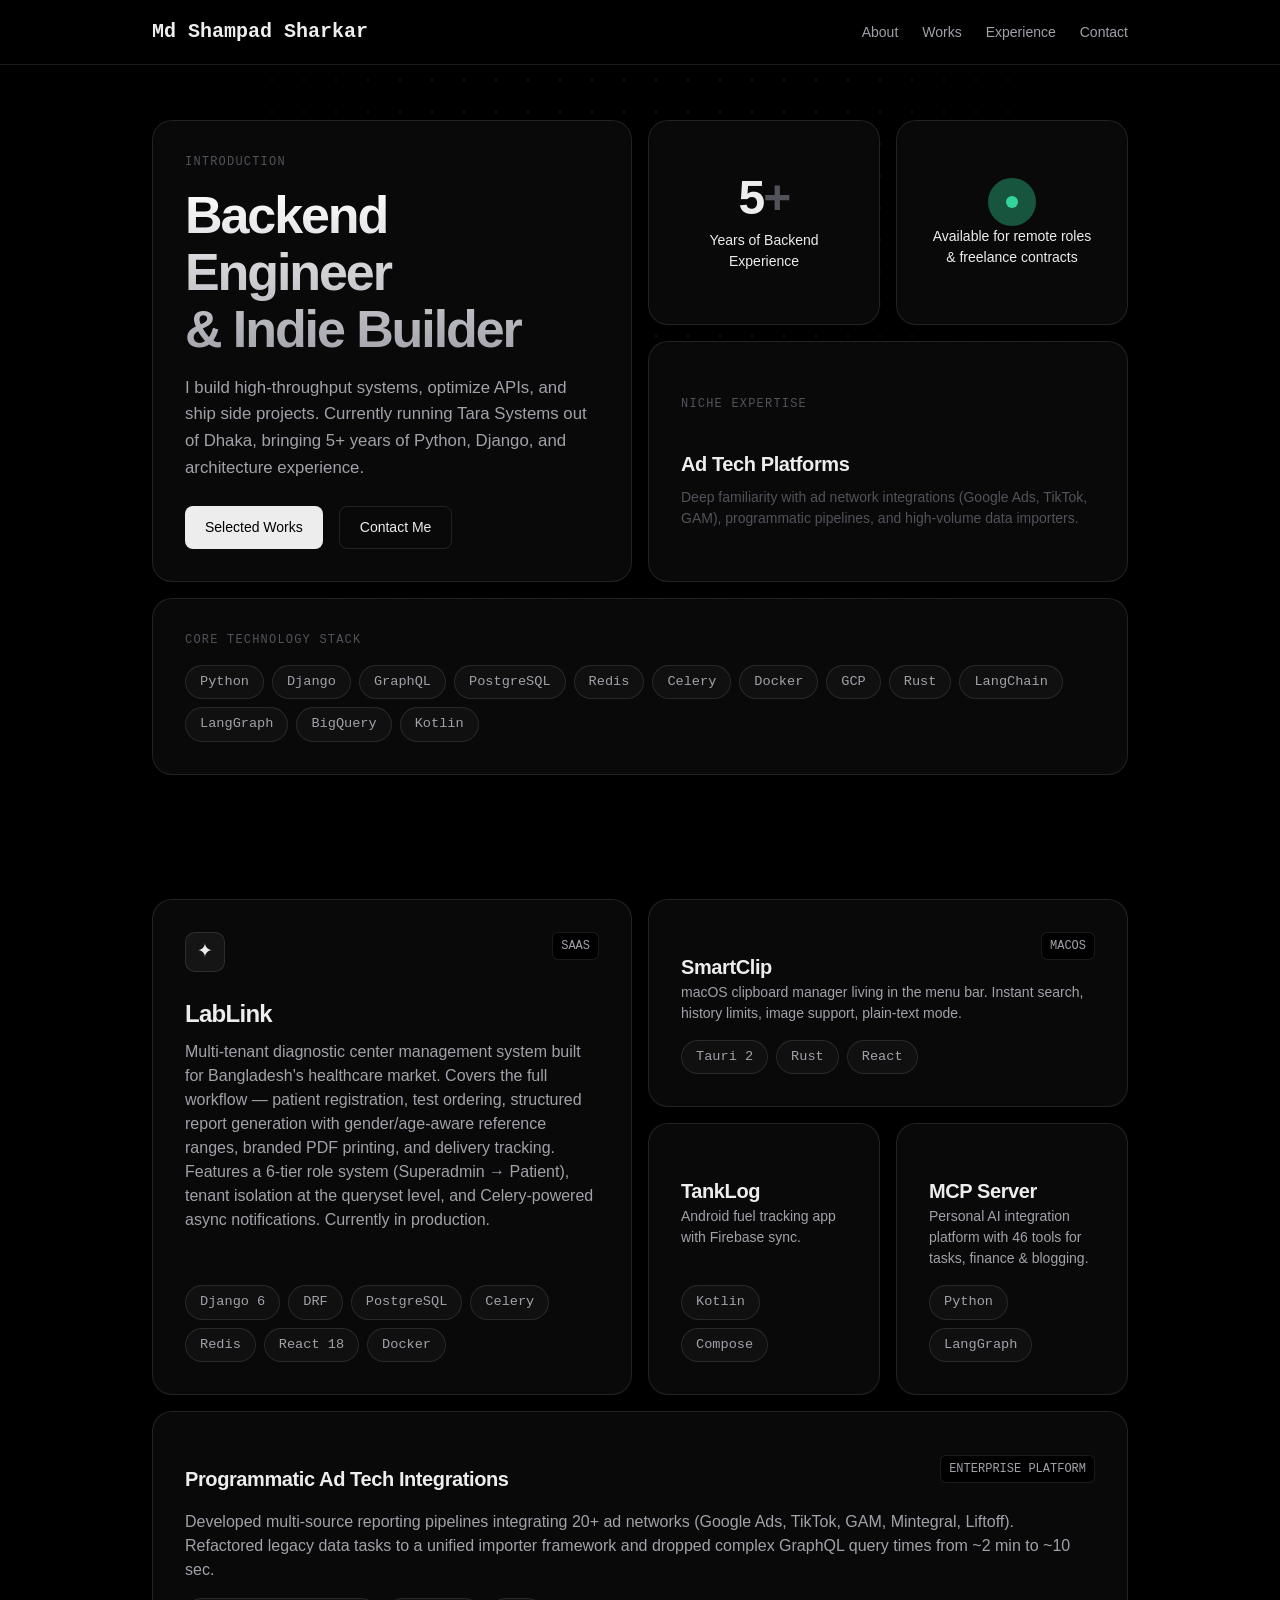
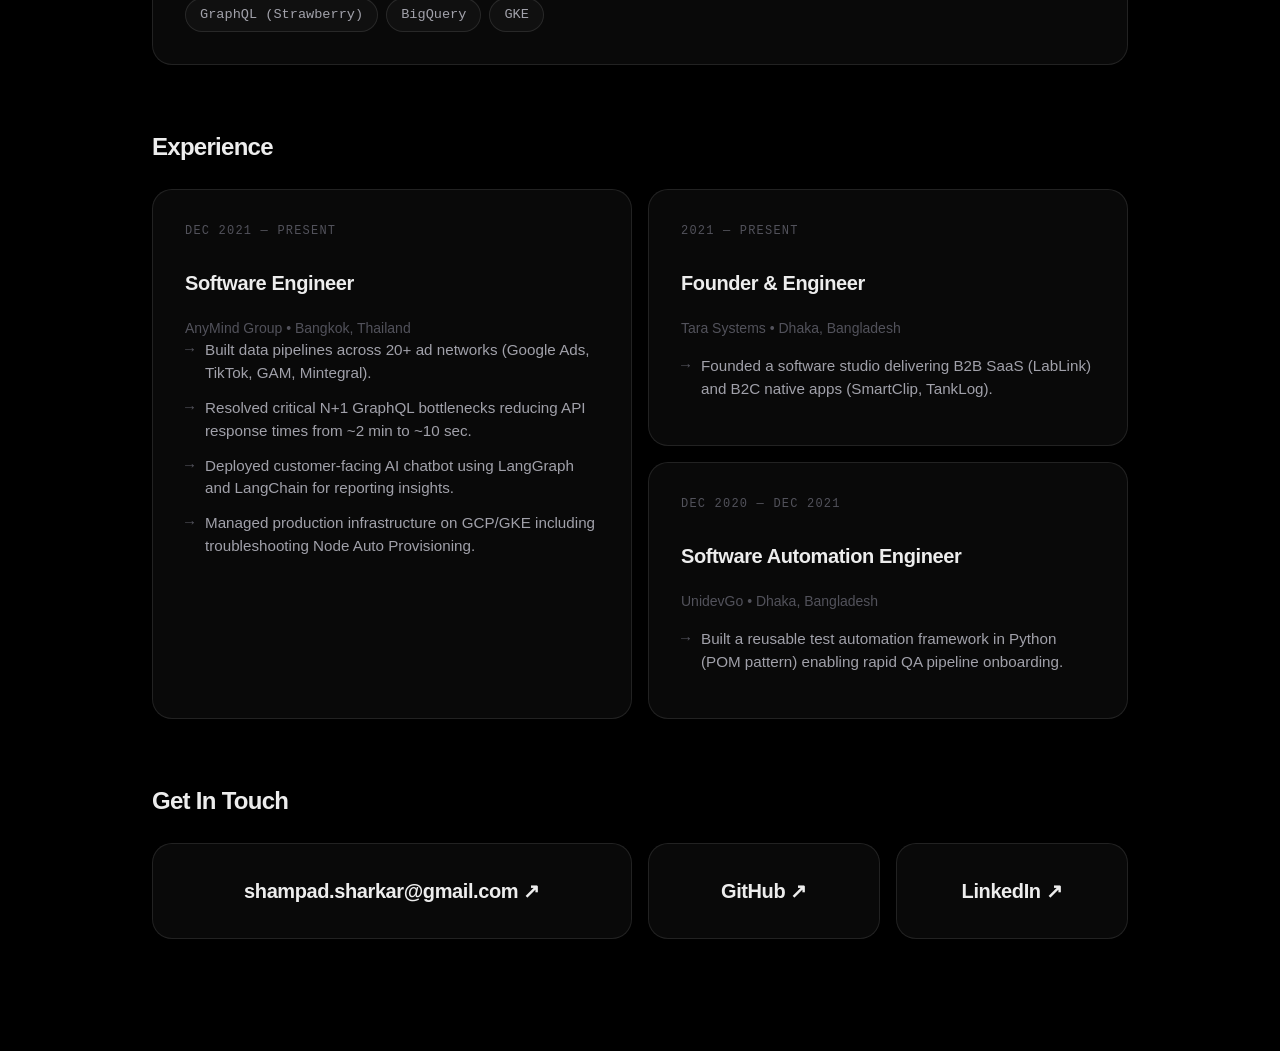
==== index.html @ b1c2213b "first commit" ====
<!DOCTYPE html>
<html lang="en">
<head>
  <meta charset="UTF-8">
  <meta name="viewport" content="width=device-width, initial-scale=1.0">
  <meta name="description" content="Shampad — Backend Engineer & Indie Builder. Advanced API integrations, ad tech specialization, and scalable architecture.">
  <title>Shampad — Backend Engineer & Indie Builder</title>
  <style>
    :root {
      --bg: #000000;
      --bg-card: rgba(15, 15, 15, 0.6);
      --bg-card-hover: rgba(22, 22, 22, 0.8);
      --border: rgba(255, 255, 255, 0.1);
      --border-hover: rgba(255, 255, 255, 0.2);
      --text-primary: #EDEDED;
      --text-secondary: #A1A1AA;
      --text-muted: #52525B;
      --accent: #FFFFFF;
      --font-sans: "Inter", -apple-system, BlinkMacSystemFont, "Segoe UI", Roboto, Helvetica, Arial, sans-serif;
      --font-mono: ui-monospace, SFMono-Regular, Menlo, Monaco, Consolas, "Liberation Mono", "Courier New", monospace;
    }

    * { box-sizing: border-box; }
    html {
      scroll-behavior: smooth;
      scroll-padding-top: 100px;
    }
    body {
      margin: 0;
      background-color: var(--bg);
      color: var(--text-primary);
      font-family: var(--font-sans);
      line-height: 1.5;
      -webkit-font-smoothing: antialiased;
      -moz-osx-font-smoothing: grayscale;
      overflow-x: hidden;
    }

    /* Background Grids & Orbs */
    .bg-pattern {
      position: fixed;
      inset: 0;
      z-index: -1;
      background-image: radial-gradient(rgba(255, 255, 255, 0.08) 1px, transparent 1px);
      background-size: 32px 32px;
      mask-image: radial-gradient(ellipse at top, black 20%, transparent 80%);
      -webkit-mask-image: radial-gradient(ellipse at top, black 20%, transparent 80%);
    }

    /* Layout */
    .container {
      max-width: 1024px;
      margin: 0 auto;
      padding: 0 24px;
    }

    .header {
      position: fixed;
      top: 0; left: 0; right: 0;
      z-index: 50;
      background: rgba(0, 0, 0, 0.5);
      backdrop-filter: blur(16px);
      -webkit-backdrop-filter: blur(16px);
      border-bottom: 1px solid var(--border);
    }
    .header-inner {
      display: flex;
      justify-content: space-between;
      align-items: center;
      height: 64px;
    }
    .logo {
      font-weight: 700;
      font-size: 1.25rem;
      font-family: var(--font-mono);
      color: var(--text-primary);
      text-decoration: none;
    }
    .nav { display: flex; gap: 24px; }
    .nav a {
      color: var(--text-secondary);
      text-decoration: none;
      font-size: 0.875rem;
      font-weight: 500;
      transition: color 0.2s ease;
    }
    .nav a:hover { color: var(--text-primary); }

    .mobile-nav { display: none; }
    @media(max-width: 640px) {
      .header .nav { display: none; }
      .mobile-nav {
        display: flex; position: fixed; bottom: 24px; left: 50%; transform: translateX(-50%);
        background: rgba(20, 20, 20, 0.8); backdrop-filter: blur(20px); -webkit-backdrop-filter: blur(20px);
        border: 1px solid var(--border); border-radius: 99px; z-index: 50;
        padding: 12px 24px; gap: 24px;
        box-shadow: 0 8px 32px rgba(0, 0, 0, 0.4);
      }
      .mobile-nav a { color: var(--text-secondary); text-decoration: none; font-size: 0.875rem; font-weight: 500; transition: color 0.2s; }
      .mobile-nav a:hover { color: var(--text-primary); }
    }

    /* Grid System */
    .bento-grid {
      display: grid;
      grid-template-columns: repeat(4, 1fr);
      gap: 16px;
      margin-bottom: 16px;
    }
    .col-span-1 { grid-column: span 1; }
    .col-span-2 { grid-column: span 2; }
    .col-span-3 { grid-column: span 3; }
    .col-span-4 { grid-column: span 4; }
    .row-span-1 { grid-row: span 1; }
    .row-span-2 { grid-row: span 2; }

    @media(max-width: 860px) {
      .bento-grid { grid-template-columns: repeat(2, 1fr); }
      .col-span-3, .col-span-4 { grid-column: span 2; }
    }
    @media(max-width: 640px) {
      .bento-grid { grid-template-columns: 1fr; }
      .col-span-2, .col-span-3, .col-span-4 { grid-column: span 1; }
      .row-span-2 { grid-row: span 1; }
    }

    /* Bento Cards */
    .bento-card {
      background: var(--bg-card);
      border: 1px solid var(--border);
      border-radius: 20px;
      padding: 32px;
      display: flex;
      position: relative;
      overflow: hidden;
      backdrop-filter: blur(12px);
      transition: border-color 0.3s ease, background 0.3s ease, transform 0.3s cubic-bezier(0.16, 1, 0.3, 1);
      text-decoration: none;
      color: inherit;
    }
    .bento-card:hover {
      border-color: var(--border-hover);
      background: var(--bg-card-hover);
      transform: translateY(-2px);
    }
    
    /* Mouse glow effect */
    .bento-card::before {
      content: ""; position: absolute; inset: 0;
      background: radial-gradient( 500px circle at var(--mouse-x, 50%) var(--mouse-y, 50%), rgba(255, 255, 255, 0.05), transparent 40% );
      z-index: 1; opacity: 0; transition: opacity 0.3s ease; pointer-events: none;
    }
    .bento-grid:hover .bento-card::before { opacity: 1; }
    .bento-card > * { position: relative; z-index: 2; }

    /* Typography & Utilities */
    .label {
      font-size: 0.75rem; letter-spacing: 0.1em; text-transform: uppercase;
      color: var(--text-muted); margin-bottom: 16px; font-family: var(--font-mono);
    }
    .section-heading {
      font-size: 1.5rem; font-weight: 600; letter-spacing: -0.03em;
      color: var(--text-primary); margin: 64px 0 24px;
    }
    .hero-title {
      font-size: clamp(2rem, 5vw, 3.25rem); font-weight: 600; letter-spacing: -0.04em;
      line-height: 1.1; margin: 0 0 16px 0;
      background: linear-gradient(180deg, #FFFFFF 0%, #A1A1AA 100%);
      -webkit-background-clip: text; -webkit-text-fill-color: transparent;
    }
    .hero-desc { color: var(--text-secondary); font-size: 1.05rem; line-height: 1.6; margin: 0; }
    p { margin: 0 0 16px 0; color: var(--text-secondary); }

    .flex { display: flex; }
    .flex-col { display: flex; flex-direction: column; }
    .flex-row { display: flex; flex-direction: row; }
    .flex-wrap { flex-wrap: wrap; }
    .justify-between { justify-content: space-between; }
    .justify-center { justify-content: center; }
    .items-center { align-items: center; }
    .items-start { align-items: flex-start; }
    .flex-1 { flex: 1; }
    .text-center { text-align: center; }
    
    .gap-2 { gap: 8px; } .gap-3 { gap: 12px; } .gap-4 { gap: 16px; } .gap-6 { gap: 24px; }
    .mt-2 { margin-top: 8px; } .mt-4 { margin-top: 16px; } .mt-6 { margin-top: 24px; } .mt-auto { margin-top: auto; }
    .mb-2 { margin-bottom: 8px; } .mb-4 { margin-bottom: 16px; } .mb-0 { margin-bottom: 0; }
    .pt-32 { padding-top: 120px; } .pb-24 { padding-bottom: 96px; }

    .text-white { color: var(--text-primary); }
    .text-muted { color: var(--text-muted); }
    .text-sm { font-size: 0.875rem; }
    .text-xl { font-size: 1.25rem; font-weight: 600; letter-spacing: -0.02em; }
    .text-2xl { font-size: 1.5rem; font-weight: 600; letter-spacing: -0.03em; }
    
    /* Buttons */
    .btn {
      display: inline-flex; align-items: center; justify-content: center;
      padding: 10px 20px; border-radius: 8px; font-size: 0.875rem; font-weight: 500;
      transition: all 0.2s ease; text-decoration: none; cursor: pointer;
    }
    .btn-primary { background: var(--text-primary); color: var(--bg); }
    .btn-primary:hover { background: #fff; transform: scale(0.98); }
    .btn-secondary { background: transparent; color: var(--text-primary); border: 1px solid var(--border); }
    .btn-secondary:hover { background: rgba(255, 255, 255, 0.05); }

    /* Custom Elements */
    .stat-number { font-size: 3rem; font-weight: 700; letter-spacing: -0.04em; color: var(--text-primary); line-height: 1; margin-bottom: 8px;}
    
    .pulse-ring {
      width: 48px; height: 48px; border-radius: 50%;
      background: rgba(52, 211, 153, 0.1);
      display: flex; align-items: center; justify-content: center;
      position: relative; margin: 0 auto;
    }
    .pulse-dot { width: 12px; height: 12px; border-radius: 50%; background: #34d399; }
    .pulse-ring::before {
      content: ""; position: absolute; inset: 0; border-radius: 50%;
      background: rgba(52, 211, 153, 0.3);
      animation: pulse-animation 2.5s cubic-bezier(0, 0, 0.2, 1) infinite;
    }
    @keyframes pulse-animation { 0% { transform: scale(1); opacity: 1; } 100% { transform: scale(2.5); opacity: 0; } }

    .skills-tags { display: flex; flex-wrap: wrap; gap: 8px; }
    .skill-tag {
      background: rgba(255, 255, 255, 0.03); border: 1px solid var(--border);
      padding: 6px 14px; border-radius: 99px; font-size: 0.85rem;
      color: var(--text-secondary); font-family: var(--font-mono); transition: all 0.2s;
    }
    .skill-tag:hover { background: rgba(255, 255, 255, 0.08); color: var(--text-primary); border-color: var(--border-hover); }

    .project-badge {
      background: #000; border: 1px solid var(--border); color: var(--text-secondary);
      font-family: var(--font-mono); font-size: 0.75rem; padding: 4px 8px; border-radius: 6px; text-transform: uppercase;
    }
    .project-icon {
      width: 40px; height: 40px; border-radius: 10px; background: rgba(255, 255, 255, 0.05);
      border: 1px solid var(--border); display: flex; align-items: center; justify-content: center;
      font-size: 1.2rem; color: var(--text-primary);
    }
    
    .exp-list { list-style: none; padding: 0; margin: 0; flex: 1; }
    .exp-list li { position: relative; padding-left: 20px; margin-bottom: 12px; color: var(--text-secondary); font-size: 0.95rem; line-height: 1.5; }
    .exp-list li::before { content: "→"; position: absolute; left: 0; color: var(--text-muted); font-family: var(--font-mono); }

    /* Animation on scroll */
    .animate-on-scroll {
      opacity: 0; transform: translateY(16px);
      transition: opacity 0.6s cubic-bezier(0.16, 1, 0.3, 1), transform 0.6s cubic-bezier(0.16, 1, 0.3, 1);
    }
    .animate-on-scroll.visible { opacity: 1; transform: translateY(0); }

  </style>
</head>
<body>

  <div class="bg-pattern"></div>

  <header class="header">
    <div class="container header-inner">
      <a href="#" class="logo">Md Shampad Sharkar</a>
      <nav class="nav">
        <a href="#about">About</a>
        <a href="#projects">Works</a>
        <a href="#experience">Experience</a>
        <a href="#contact">Contact</a>
      </nav>
    </div>
  </header>

  <nav class="mobile-nav">
    <a href="#about">About</a>
    <a href="#projects">Works</a>
    <a href="#experience">Exp</a>
    <a href="#contact">Contact</a>
  </nav>

  <main class="container pt-32 pb-24">
    
    <!-- SECTION: ABOUT -->
    <div id="about" class="bento-grid">
      
      <!-- Bio -->
      <div class="bento-card col-span-2 row-span-2 flex-col justify-between animate-on-scroll">
        <div>
          <div class="label">Introduction</div>
          <h1 class="hero-title">Backend Engineer<br>& Indie Builder</h1>
          <p class="hero-desc">I build high-throughput systems, optimize APIs, and ship side projects. Currently running Tara Systems out of Dhaka, bringing 5+ years of Python, Django, and architecture experience.</p>
        </div>
        <div class="flex gap-4 mt-6">
          <a href="#projects" class="btn btn-primary">Selected Works</a>
          <a href="#contact" class="btn btn-secondary">Contact Me</a>
        </div>
      </div>

      <!-- Stat -->
      <div class="bento-card col-span-1 row-span-1 flex-col items-center justify-center text-center animate-on-scroll" style="transition-delay: 50ms;">
        <div class="stat-number">5<span class="text-muted">+</span></div>
        <div class="text-sm text-secondary">Years of Backend Experience</div>
      </div>

      <!-- Status -->
      <div class="bento-card col-span-1 row-span-1 flex-col justify-center text-center items-center animate-on-scroll" style="transition-delay: 100ms;">
        <div class="pulse-ring mb-4"><div class="pulse-dot"></div></div>
        <div class="text-sm text-secondary">Available for remote roles & freelance contracts</div>
      </div>

      <!-- Niche -->
      <div class="bento-card col-span-2 row-span-1 flex-col justify-center animate-on-scroll" style="transition-delay: 150ms;">
        <div class="label">Niche Expertise</div>
        <h3 class="text-xl text-white mb-2 mt-0">Ad Tech Platforms</h3>
        <p class="text-sm text-muted mb-0">Deep familiarity with ad network integrations (Google Ads, TikTok, GAM), programmatic pipelines, and high-volume data importers.</p>
      </div>

    </div>

    <!-- Skills -->
    <div class="bento-grid">
      <div class="bento-card col-span-4 row-span-1 flex-col animate-on-scroll">
        <div class="label mb-4">Core Technology Stack</div>
        <div class="skills-tags">
          <span class="skill-tag">Python</span>
          <span class="skill-tag">Django</span>
          <span class="skill-tag">GraphQL</span>
          <span class="skill-tag">PostgreSQL</span>
          <span class="skill-tag">Redis</span>
          <span class="skill-tag">Celery</span>
          <span class="skill-tag">Docker</span>
          <span class="skill-tag">GCP</span>
          <span class="skill-tag">Rust</span>
          <span class="skill-tag">LangChain</span>
          <span class="skill-tag">LangGraph</span>
          <span class="skill-tag">BigQuery</span>
          <span class="skill-tag">Kotlin</span>
        </div>
      </div>
    </div>


    <!-- SECTION: PROJECTS -->
    <h2 class="section-heading animate-on-scroll" id="projects">Selected Works</h2>
    <div class="bento-grid">
      
      <!-- LabLink -->
      <a href="https://lablink.bd" target="_blank" class="bento-card col-span-2 row-span-2 flex-col animate-on-scroll">
        <div class="flex justify-between items-start mb-6">
          <div class="project-icon">✦</div>
          <span class="project-badge">SaaS</span>
        </div>
        <h3 class="text-2xl text-white mb-2 mt-0">LabLink</h3>
        <p class="text-secondary flex-1">Multi-tenant diagnostic center management system built for Bangladesh's healthcare market. Covers the full workflow — patient registration, test ordering, structured report generation with gender/age-aware reference ranges, branded PDF printing, and delivery tracking. Features a 6-tier role system (Superadmin → Patient), tenant isolation at the queryset level, and Celery-powered async notifications. Currently in production.</p>
        <div class="skills-tags mt-6">
          <span class="skill-tag">Django 6</span><span class="skill-tag">DRF</span><span class="skill-tag">PostgreSQL</span><span class="skill-tag">Celery</span><span class="skill-tag">Redis</span><span class="skill-tag">React 18</span><span class="skill-tag">Docker</span>
        </div>
      </a>

      <!-- SmartClip -->
      <a href="https://smartclip.shampadsr.com" target="_blank" class="bento-card col-span-2 row-span-1 flex-col justify-between animate-on-scroll">
        <div class="flex justify-between items-start mb-3">
           <h3 class="text-xl text-white mt-0 mb-0">SmartClip</h3>
           <span class="project-badge">macOS</span>
        </div>
        <p class="text-sm text-secondary mb-4 flex-1">macOS clipboard manager living in the menu bar. Instant search, history limits, image support, plain-text mode.</p>
        <div class="skills-tags">
          <span class="skill-tag">Tauri 2</span><span class="skill-tag">Rust</span><span class="skill-tag">React</span>
        </div>
      </a>

      <!-- TankLog -->
      <a href="https://play.google.com/store/apps/details?id=com.fuellogpro.app&hl=en" target="_blank" class="bento-card col-span-1 row-span-1 flex-col justify-between animate-on-scroll">
        <div class="flex justify-between items-start mb-3">
           <h3 class="text-xl text-white mt-0 mb-0">TankLog</h3>
        </div>
        <p class="text-sm text-secondary mb-4 flex-1">Android fuel tracking app with Firebase sync.</p>
        <div class="skills-tags">
          <span class="skill-tag">Kotlin</span><span class="skill-tag">Compose</span>
        </div>
      </a>

      <!-- MCP Server -->
      <a href="https://mcp.shampadsr.com" target="_blank" class="bento-card col-span-1 row-span-1 flex-col justify-between animate-on-scroll">
        <div class="flex justify-between items-start mb-3">
           <h3 class="text-xl text-white mt-0 mb-0">MCP Server</h3>
        </div>
        <p class="text-sm text-secondary mb-4 flex-1">Personal AI integration platform with 46 tools for tasks, finance & blogging.</p>
        <div class="skills-tags">
          <span class="skill-tag">Python</span><span class="skill-tag">LangGraph</span>
        </div>
      </a>

    </div>

    <div class="bento-grid">
      <!-- Ad Tech -->
      <div class="bento-card col-span-4 row-span-1 flex-col animate-on-scroll">
        <div class="flex justify-between items-center mb-4">
           <h3 class="text-xl text-white mt-0 mb-0">Programmatic Ad Tech Integrations</h3>
           <span class="project-badge">Enterprise Platform</span>
        </div>
        <p class="text-secondary max-w-2xl mb-4">Developed multi-source reporting pipelines integrating 20+ ad networks (Google Ads, TikTok, GAM, Mintegral, Liftoff). Refactored legacy data tasks to a unified importer framework and dropped complex GraphQL query times from ~2 min to ~10 sec.</p>
        <div class="skills-tags">
          <span class="skill-tag">GraphQL (Strawberry)</span><span class="skill-tag">BigQuery</span><span class="skill-tag">GKE</span>
        </div>
      </div>
    </div>


    <!-- SECTION: EXPERIENCE -->
    <h2 class="section-heading animate-on-scroll" id="experience">Experience</h2>
    <div class="bento-grid">
      
      <!-- AnyMind -->
      <div class="bento-card col-span-2 row-span-2 flex-col animate-on-scroll">
        <div class="label mb-2">Dec 2021 — Present</div>
        <h3 class="text-xl text-white mt-0 mb-1">Software Engineer</h3>
        <div class="text-muted text-sm mb-6">AnyMind Group • Bangkok, Thailand</div>
        <ul class="exp-list">
           <li>Built data pipelines across 20+ ad networks (Google Ads, TikTok, GAM, Mintegral).</li>
           <li>Resolved critical N+1 GraphQL bottlenecks reducing API response times from ~2 min to ~10 sec.</li>
           <li>Deployed customer-facing AI chatbot using LangGraph and LangChain for reporting insights.</li>
           <li>Managed production infrastructure on GCP/GKE including troubleshooting Node Auto Provisioning.</li>
        </ul>
      </div>

      <!-- Tara Systems -->
      <div class="bento-card col-span-2 row-span-1 flex-col animate-on-scroll" style="transition-delay: 50ms;">
        <div class="label mb-2">2021 — Present</div>
        <h3 class="text-xl text-white mt-0 mb-1">Founder & Engineer</h3>
        <div class="text-muted text-sm mb-4">Tara Systems • Dhaka, Bangladesh</div>
        <ul class="exp-list">
           <li>Founded a software studio delivering B2B SaaS (LabLink) and B2C native apps (SmartClip, TankLog).</li>
        </ul>
      </div>

      <!-- UnidevGo -->
      <div class="bento-card col-span-2 row-span-1 flex-col animate-on-scroll" style="transition-delay: 100ms;">
        <div class="label mb-2">Dec 2020 — Dec 2021</div>
        <h3 class="text-xl text-white mt-0 mb-1">Software Automation Engineer</h3>
        <div class="text-muted text-sm mb-4">UnidevGo • Dhaka, Bangladesh</div>
        <ul class="exp-list">
           <li>Built a reusable test automation framework in Python (POM pattern) enabling rapid QA pipeline onboarding.</li>
        </ul>
      </div>

    </div>


    <!-- SECTION: CONTACT -->
    <h2 class="section-heading animate-on-scroll" id="contact">Get In Touch</h2>
    <div class="bento-grid">
      <a href="mailto:shampad.sharkar@gmail.com" class="bento-card col-span-2 flex-row items-center justify-center text-xl text-white no-underline text-center animate-on-scroll">
          shampad.sharkar@gmail.com ↗
      </a>
      <a href="https://github.com/sompodsign" target="_blank" class="bento-card col-span-1 flex-row items-center justify-center text-xl text-white no-underline text-center animate-on-scroll" style="transition-delay: 50ms;">
          GitHub ↗
      </a>
      <a href="https://www.linkedin.com/in/shampadsharkar/" target="_blank" class="bento-card col-span-1 flex-row items-center justify-center text-xl text-white no-underline text-center animate-on-scroll" style="transition-delay: 100ms;">
          LinkedIn ↗
      </a>
    </div>

  </main>

  <script>
    // Intersection Observer for scroll animations
    const observer = new IntersectionObserver((entries) => {
      entries.forEach(entry => {
        if (entry.isIntersecting) {
           entry.target.classList.add('visible');
           observer.unobserve(entry.target);
        }
      });
    }, { threshold: 0.1, rootMargin: '0px 0px -50px 0px' });

    document.querySelectorAll('.animate-on-scroll').forEach(el => {
      observer.observe(el);
    });

    // Mouse tracking for bento card glow effect
    document.querySelectorAll('.bento-grid').forEach(grid => {
      grid.addEventListener('mousemove', e => {
        const cards = grid.querySelectorAll('.bento-card');
        cards.forEach(card => {
          const rect = card.getBoundingClientRect();
          const x = e.clientX - rect.left;
          const y = e.clientY - rect.top;
          card.style.setProperty('--mouse-x', `${x}px`);
          card.style.setProperty('--mouse-y', `${y}px`);
        });
      });
    });
  </script>
</body>
</html>
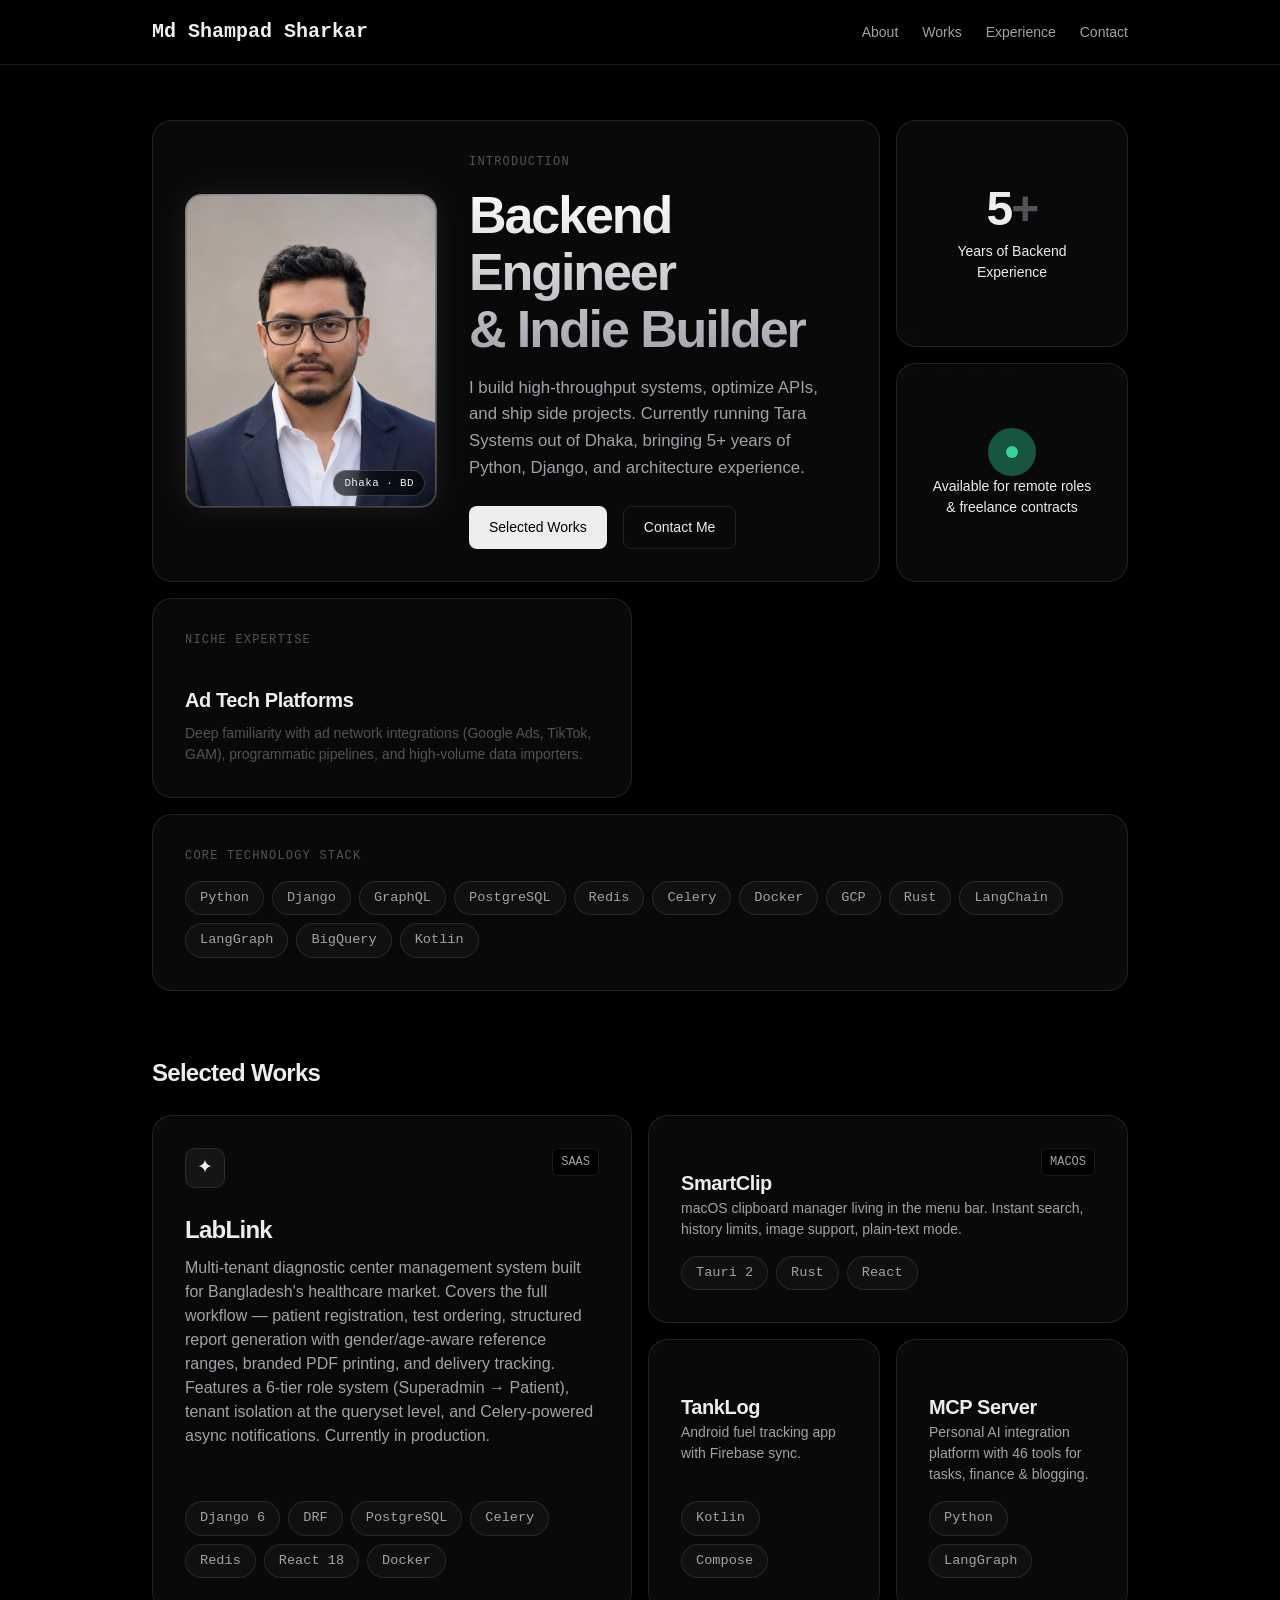
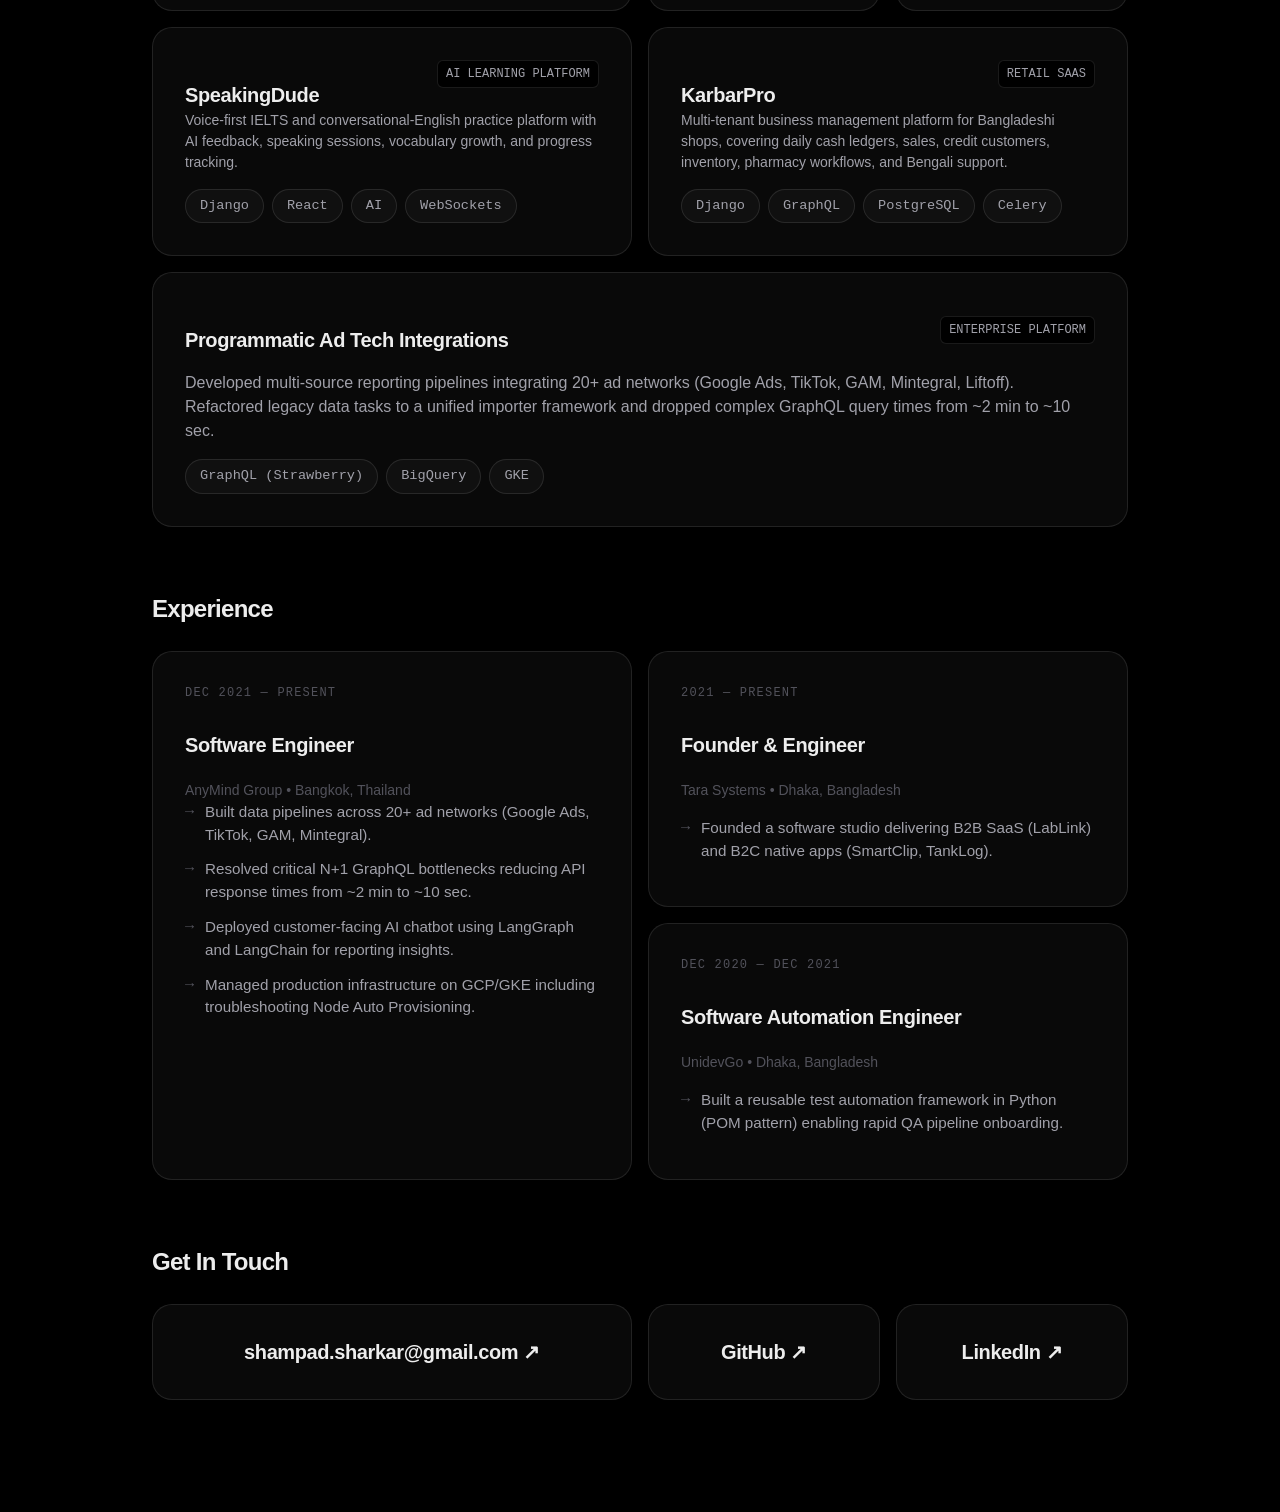
==== commit 6f1f0107: "add profile section with photo and project highlights" ====
--- a/index.html
+++ b/index.html
@@ -122,6 +122,8 @@
       .bento-grid { grid-template-columns: 1fr; }
       .col-span-2, .col-span-3, .col-span-4 { grid-column: span 1; }
       .row-span-2 { grid-row: span 1; }
+      .bio-layout { grid-template-columns: 1fr; gap: 24px; }
+      .profile-photo-wrap { max-width: 220px; margin: 0 auto; }
     }
 
     /* Bento Cards */
@@ -170,6 +172,66 @@
     }
     .hero-desc { color: var(--text-secondary); font-size: 1.05rem; line-height: 1.6; margin: 0; }
     p { margin: 0 0 16px 0; color: var(--text-secondary); }
+
+    .bio-layout {
+      display: grid;
+      grid-template-columns: minmax(180px, 0.8fr) minmax(0, 1.2fr);
+      gap: 32px;
+      align-items: center;
+      height: 100%;
+    }
+    .profile-photo {
+      display: block;
+      width: 100%;
+      aspect-ratio: 4 / 5;
+      object-fit: cover;
+      object-position: center top;
+      border-radius: 16px;
+      border: 1px solid var(--border);
+      filter: grayscale(12%);
+      transition: transform 0.6s cubic-bezier(0.16, 1, 0.3, 1), filter 0.6s ease;
+    }
+    .profile-photo-wrap {
+      position: relative;
+      padding: 1px;
+      border-radius: 17px;
+      overflow: hidden;
+      background: conic-gradient(from 180deg, rgba(255,255,255,0.08), rgba(255,255,255,0.6), rgba(255,255,255,0.08));
+      animation: photo-border-spin 8s linear infinite;
+      box-shadow: 0 0 32px rgba(255, 255, 255, 0.08);
+    }
+    .profile-photo-wrap::before {
+      content: "";
+      position: absolute;
+      inset: -30%;
+      background: radial-gradient(circle, rgba(255,255,255,0.18), transparent 58%);
+      animation: photo-glow 4s ease-in-out infinite;
+      pointer-events: none;
+    }
+    .profile-photo-wrap:hover .profile-photo {
+      transform: scale(1.035);
+      filter: grayscale(0%);
+    }
+    .profile-photo-badge {
+      position: absolute;
+      right: 12px;
+      bottom: 12px;
+      padding: 6px 10px;
+      border: 1px solid rgba(255,255,255,0.18);
+      border-radius: 99px;
+      background: rgba(0,0,0,0.62);
+      color: var(--text-primary);
+      font: 0.68rem var(--font-mono);
+      letter-spacing: 0.04em;
+      backdrop-filter: blur(10px);
+      animation: badge-float 3s ease-in-out infinite;
+    }
+    @keyframes photo-border-spin { to { background: conic-gradient(from 540deg, rgba(255,255,255,0.08), rgba(255,255,255,0.6), rgba(255,255,255,0.08)); } }
+    @keyframes photo-glow { 0%, 100% { transform: translate(-8%, -5%); opacity: 0.35; } 50% { transform: translate(8%, 5%); opacity: 0.75; } }
+    @keyframes badge-float { 0%, 100% { transform: translateY(0); } 50% { transform: translateY(-4px); } }
+    @media (prefers-reduced-motion: reduce) {
+      .profile-photo-wrap, .profile-photo-wrap::before, .profile-photo-badge { animation: none; }
+    }
 
     .flex { display: flex; }
     .flex-col { display: flex; flex-direction: column; }
@@ -281,15 +343,21 @@
     <div id="about" class="bento-grid">
       
       <!-- Bio -->
-      <div class="bento-card col-span-2 row-span-2 flex-col justify-between animate-on-scroll">
-        <div>
-          <div class="label">Introduction</div>
-          <h1 class="hero-title">Backend Engineer<br>& Indie Builder</h1>
-          <p class="hero-desc">I build high-throughput systems, optimize APIs, and ship side projects. Currently running Tara Systems out of Dhaka, bringing 5+ years of Python, Django, and architecture experience.</p>
-        </div>
-        <div class="flex gap-4 mt-6">
-          <a href="#projects" class="btn btn-primary">Selected Works</a>
-          <a href="#contact" class="btn btn-secondary">Contact Me</a>
+      <div class="bento-card col-span-3 row-span-2 flex-col justify-between animate-on-scroll">
+        <div class="bio-layout">
+          <div class="profile-photo-wrap">
+            <img class="profile-photo" src="assets/images/ChatGPT%20Image%20Aug%2022,%202026,%2010_41_34%20AM.jpg" alt="Professional portrait of Md Shampad Sharkar">
+            <span class="profile-photo-badge">Dhaka · BD</span>
+          </div>
+          <div>
+            <div class="label">Introduction</div>
+            <h1 class="hero-title">Backend Engineer<br>& Indie Builder</h1>
+            <p class="hero-desc">I build high-throughput systems, optimize APIs, and ship side projects. Currently running Tara Systems out of Dhaka, bringing 5+ years of Python, Django, and architecture experience.</p>
+            <div class="flex gap-4 mt-6">
+              <a href="#projects" class="btn btn-primary">Selected Works</a>
+              <a href="#contact" class="btn btn-secondary">Contact Me</a>
+            </div>
+          </div>
         </div>
       </div>
 
@@ -385,6 +453,30 @@
         <p class="text-sm text-secondary mb-4 flex-1">Personal AI integration platform with 46 tools for tasks, finance & blogging.</p>
         <div class="skills-tags">
           <span class="skill-tag">Python</span><span class="skill-tag">LangGraph</span>
+        </div>
+      </a>
+
+      <!-- SpeakingDude -->
+      <a href="https://speakingdude.com" target="_blank" rel="noopener noreferrer" class="bento-card col-span-2 row-span-1 flex-col justify-between animate-on-scroll">
+        <div class="flex justify-between items-start mb-3">
+          <h3 class="text-xl text-white mt-0 mb-0">SpeakingDude</h3>
+          <span class="project-badge">AI Learning Platform</span>
+        </div>
+        <p class="text-sm text-secondary mb-4 flex-1">Voice-first IELTS and conversational-English practice platform with AI feedback, speaking sessions, vocabulary growth, and progress tracking.</p>
+        <div class="skills-tags">
+          <span class="skill-tag">Django</span><span class="skill-tag">React</span><span class="skill-tag">AI</span><span class="skill-tag">WebSockets</span>
+        </div>
+      </a>
+
+      <!-- KarbarPro -->
+      <a href="https://karbarpro.com" target="_blank" rel="noopener noreferrer" class="bento-card col-span-2 row-span-1 flex-col justify-between animate-on-scroll">
+        <div class="flex justify-between items-start mb-3">
+          <h3 class="text-xl text-white mt-0 mb-0">KarbarPro</h3>
+          <span class="project-badge">Retail SaaS</span>
+        </div>
+        <p class="text-sm text-secondary mb-4 flex-1">Multi-tenant business management platform for Bangladeshi shops, covering daily cash ledgers, sales, credit customers, inventory, pharmacy workflows, and Bengali support.</p>
+        <div class="skills-tags">
+          <span class="skill-tag">Django</span><span class="skill-tag">GraphQL</span><span class="skill-tag">PostgreSQL</span><span class="skill-tag">Celery</span>
         </div>
       </a>
 
@@ -451,7 +543,7 @@
       <a href="mailto:shampad.sharkar@gmail.com" class="bento-card col-span-2 flex-row items-center justify-center text-xl text-white no-underline text-center animate-on-scroll">
           shampad.sharkar@gmail.com ↗
       </a>
-      <a href="https://github.com/sompodsign" target="_blank" class="bento-card col-span-1 flex-row items-center justify-center text-xl text-white no-underline text-center animate-on-scroll" style="transition-delay: 50ms;">
+      <a href="https://github.com/shampadsharkar" target="_blank" class="bento-card col-span-1 flex-row items-center justify-center text-xl text-white no-underline text-center animate-on-scroll" style="transition-delay: 50ms;">
           GitHub ↗
       </a>
       <a href="https://www.linkedin.com/in/shampadsharkar/" target="_blank" class="bento-card col-span-1 flex-row items-center justify-center text-xl text-white no-underline text-center animate-on-scroll" style="transition-delay: 100ms;">
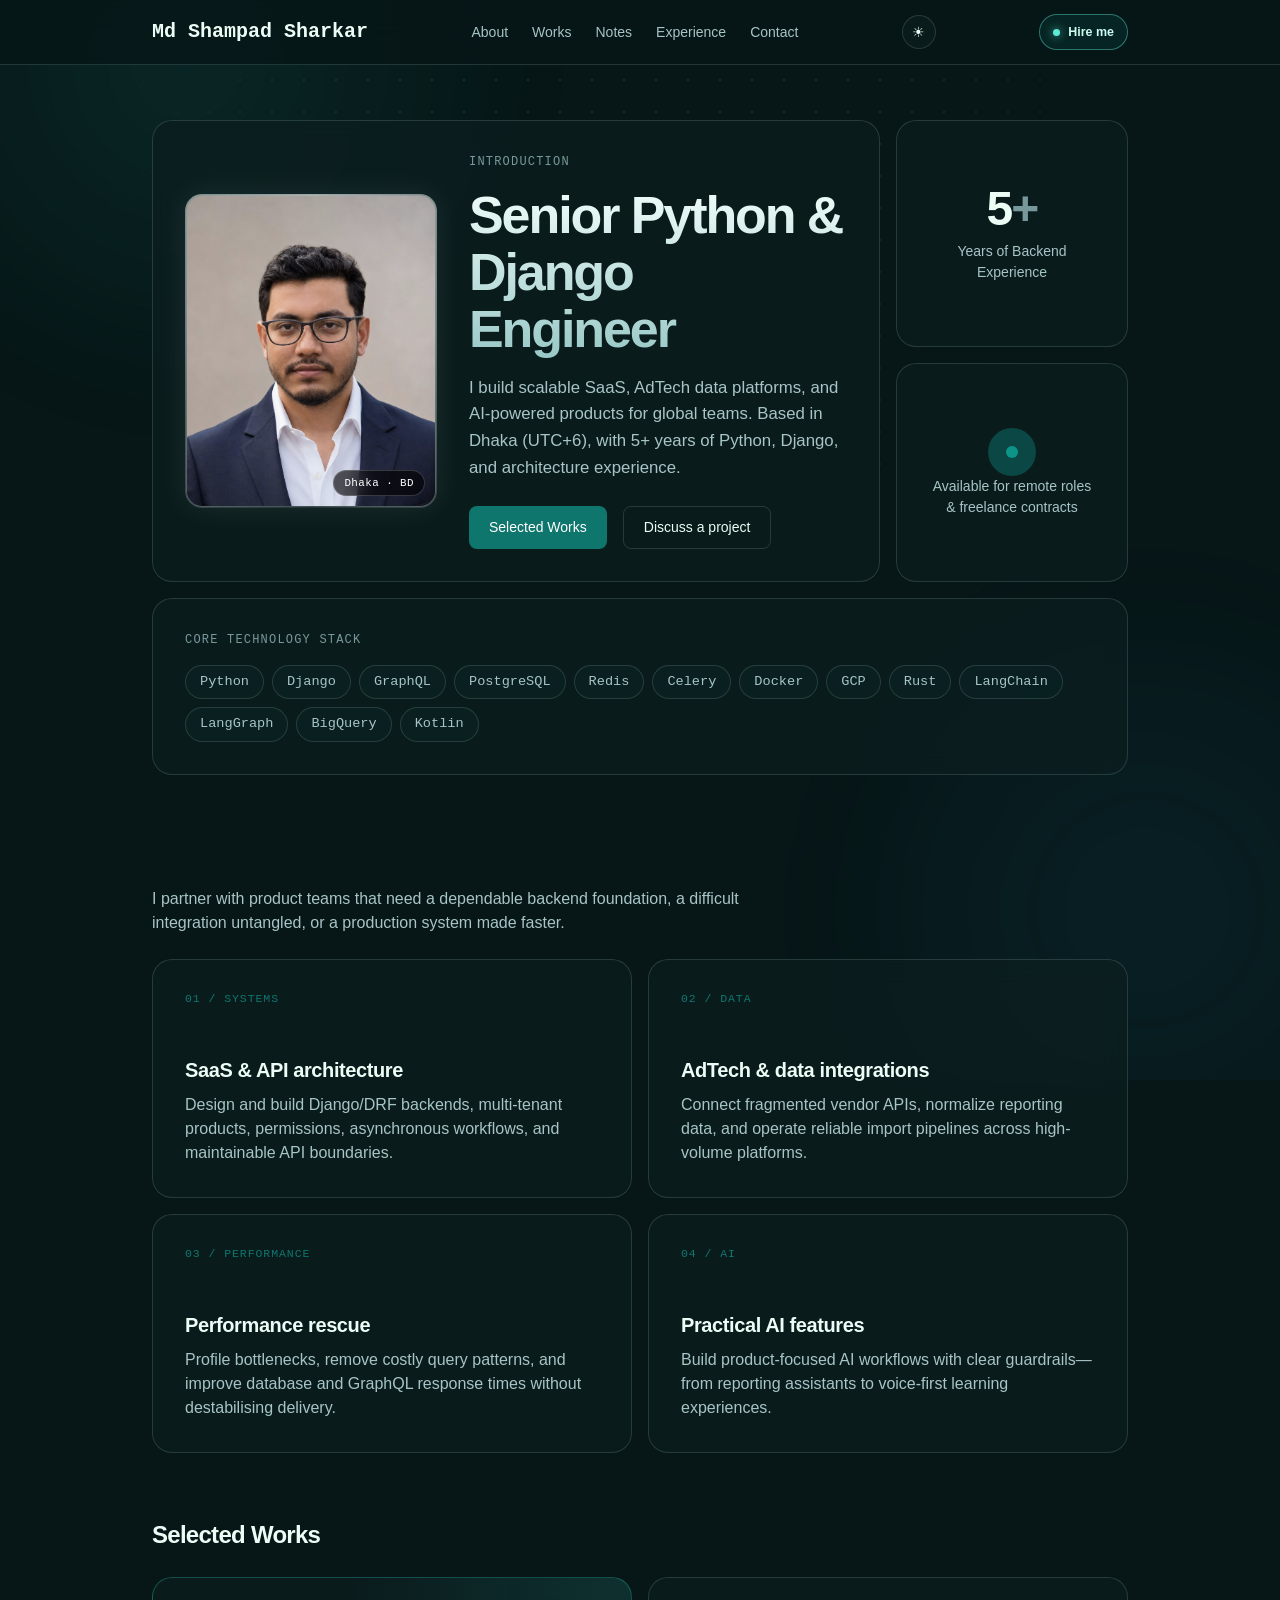
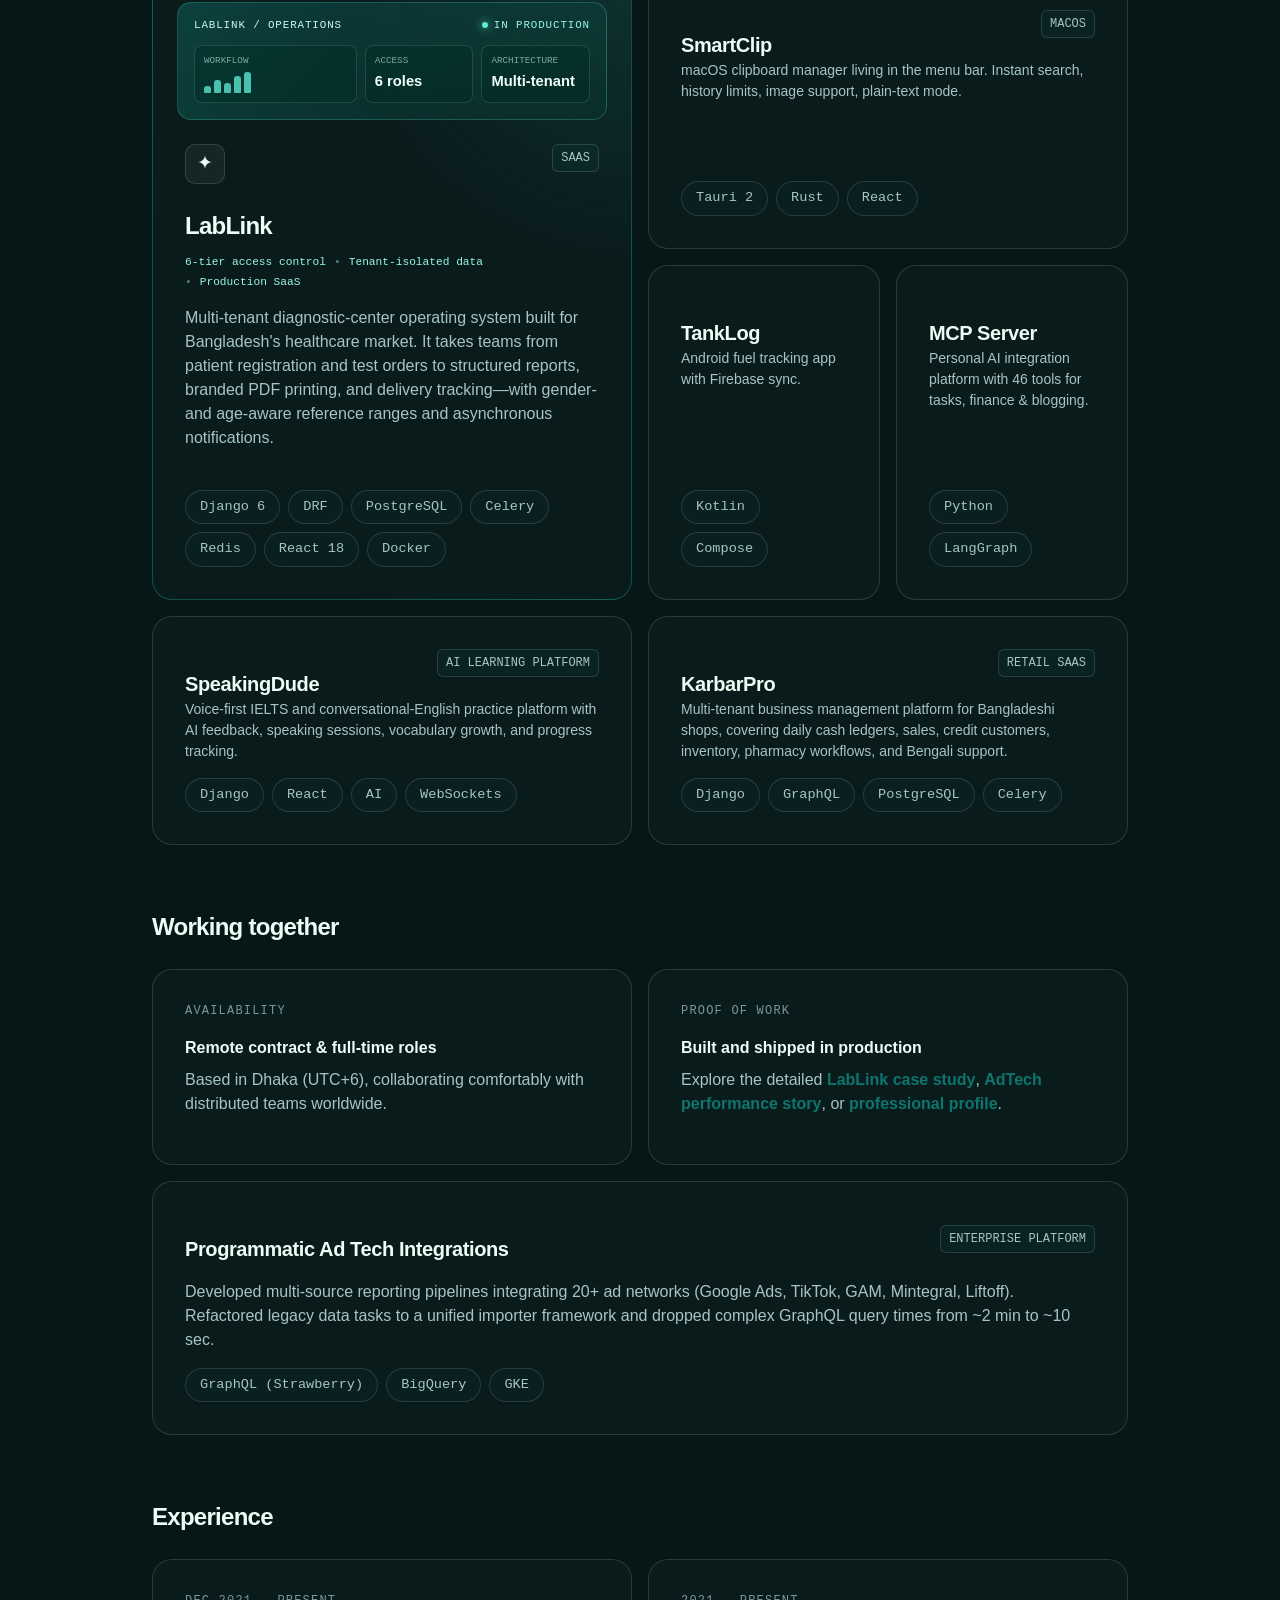
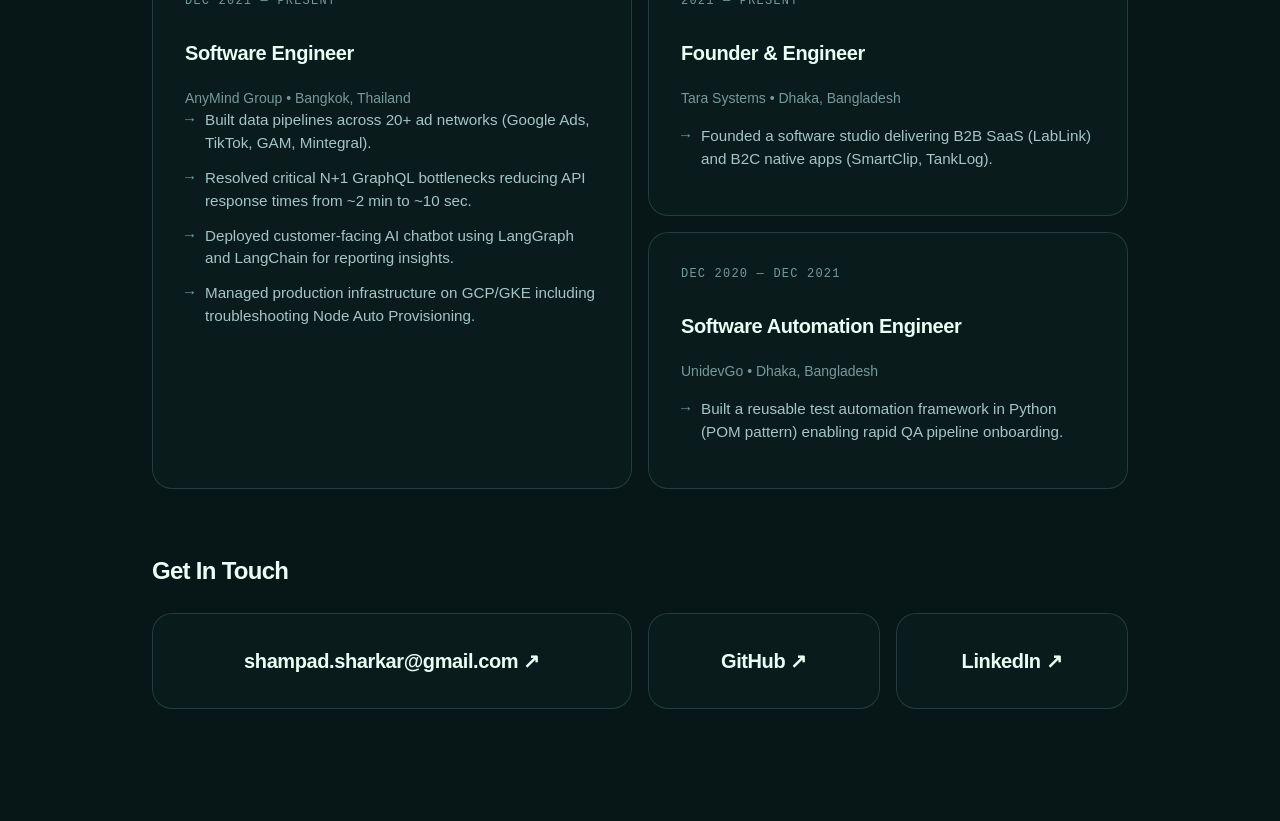
==== commit 136f34a8: "Add new pages for notes, resume, and work case studies; update sitemap and robots.txt - Created note" ====
--- a/index.html
+++ b/index.html
@@ -1,23 +1,80 @@
 <!DOCTYPE html>
-<html lang="en">
+<html lang="en" data-theme="dark">
 <head>
   <meta charset="UTF-8">
   <meta name="viewport" content="width=device-width, initial-scale=1.0">
-  <meta name="description" content="Shampad — Backend Engineer & Indie Builder. Advanced API integrations, ad tech specialization, and scalable architecture.">
-  <title>Shampad — Backend Engineer & Indie Builder</title>
+  <meta name="description" content="Hire Md Shampad Sharkar, a Senior Python and Django Engineer building scalable SaaS, AdTech data platforms, and AI-powered products for global teams.">
+  <meta name="author" content="Md Shampad Sharkar">
+  <meta name="robots" content="index, follow">
+  <link rel="icon" type="image/png" href="assets/images/favicon-headshot-round.png?v=3">
+  <link rel="shortcut icon" type="image/png" href="assets/images/favicon-headshot-round.png?v=3">
+  <link rel="apple-touch-icon" href="assets/images/favicon-headshot-round.png">
+  <link rel="canonical" href="https://shampadsr.com/">
+  <meta property="og:type" content="website">
+  <meta property="og:site_name" content="Md Shampad Sharkar">
+  <meta property="og:url" content="https://shampadsr.com/">
+  <meta property="og:title" content="Md Shampad Sharkar — Senior Python & Django Engineer">
+  <meta property="og:description" content="Scalable SaaS, AdTech data platforms, and AI-powered products for global teams.">
+  <meta property="og:image" content="https://shampadsr.com/assets/images/ChatGPT%20Image%20Aug%2022,%202026,%2010_41_34%20AM.jpg">
+  <meta property="og:image:alt" content="Portrait of Md Shampad Sharkar">
+  <meta name="twitter:card" content="summary_large_image">
+  <meta name="twitter:title" content="Md Shampad Sharkar — Senior Python & Django Engineer">
+  <meta name="twitter:description" content="Scalable SaaS, AdTech data platforms, and AI-powered products for global teams.">
+  <meta name="twitter:image" content="https://shampadsr.com/assets/images/ChatGPT%20Image%20Aug%2022,%202026,%2010_41_34%20AM.jpg">
+  <script type="application/ld+json">
+  {
+    "@context": "https://schema.org",
+    "@type": "Person",
+    "name": "Md Shampad Sharkar",
+    "url": "https://shampadsr.com/",
+    "jobTitle": "Senior Python & Django Engineer",
+    "address": { "@type": "PostalAddress", "addressLocality": "Dhaka", "addressCountry": "BD" },
+    "knowsAbout": ["Python", "Django", "Django REST Framework", "GraphQL", "PostgreSQL", "AdTech", "Multi-tenant SaaS", "LangGraph"],
+    "sameAs": ["https://github.com/shampadsharkar", "https://www.linkedin.com/in/shampadsharkar/"]
+  }
+  </script>
+  <script>
+    try {
+      const savedTheme = localStorage.getItem('portfolio-theme');
+      document.documentElement.dataset.theme = savedTheme || 'dark';
+    } catch (error) {
+      document.documentElement.dataset.theme = 'dark';
+    }
+  </script>
+  <title>Md Shampad Sharkar — Senior Python & Django Engineer</title>
   <style>
     :root {
-      --bg: #000000;
-      --bg-card: rgba(15, 15, 15, 0.6);
-      --bg-card-hover: rgba(22, 22, 22, 0.8);
-      --border: rgba(255, 255, 255, 0.1);
-      --border-hover: rgba(255, 255, 255, 0.2);
-      --text-primary: #EDEDED;
-      --text-secondary: #A1A1AA;
-      --text-muted: #52525B;
-      --accent: #FFFFFF;
+      --bg: #f6f8f8;
+      --bg-card: rgba(255, 255, 255, 0.86);
+      --bg-card-hover: #ffffff;
+      --border: rgba(15, 46, 47, 0.13);
+      --border-hover: rgba(13, 115, 105, 0.38);
+      --text-primary: #102a2b;
+      --text-secondary: #486064;
+      --text-muted: #708487;
+      --accent: #0f766e;
+      --hero-start: #102a2b;
+      --hero-end: #487075;
+      --nav-bg: rgba(246, 248, 248, 0.76);
+      --pattern: rgba(13, 115, 105, 0.12);
+      --hire-text: #075b55;
       --font-sans: "Inter", -apple-system, BlinkMacSystemFont, "Segoe UI", Roboto, Helvetica, Arial, sans-serif;
       --font-mono: ui-monospace, SFMono-Regular, Menlo, Monaco, Consolas, "Liberation Mono", "Courier New", monospace;
+    }
+    [data-theme="dark"] {
+      --bg: #071617;
+      --bg-card: rgba(12, 30, 31, 0.75);
+      --bg-card-hover: rgba(16, 40, 41, 0.92);
+      --border: rgba(204, 251, 241, 0.14);
+      --border-hover: rgba(94, 234, 212, 0.42);
+      --text-primary: #ecfdf5;
+      --text-secondary: #a7c5c6;
+      --text-muted: #78999b;
+      --hero-start: #f0fdfa;
+      --hero-end: #98c8c6;
+      --nav-bg: rgba(7, 22, 23, 0.76);
+      --pattern: rgba(153, 246, 228, 0.1);
+      --hire-text: #ccfbf1;
     }
 
     * { box-sizing: border-box; }
@@ -28,7 +85,7 @@
     body {
       margin: 0;
       background-color: var(--bg);
-      color: var(--text-primary);
+      color: #ffffff;
       font-family: var(--font-sans);
       line-height: 1.5;
       -webkit-font-smoothing: antialiased;
@@ -41,10 +98,48 @@
       position: fixed;
       inset: 0;
       z-index: -1;
-      background-image: radial-gradient(rgba(255, 255, 255, 0.08) 1px, transparent 1px);
+      background-image: radial-gradient(var(--pattern) 1px, transparent 1px);
       background-size: 32px 32px;
       mask-image: radial-gradient(ellipse at top, black 20%, transparent 80%);
       -webkit-mask-image: radial-gradient(ellipse at top, black 20%, transparent 80%);
+    }
+    .bg-aurora {
+      position: fixed;
+      inset: -20%;
+      z-index: -2;
+      overflow: hidden;
+      pointer-events: none;
+    }
+    .bg-aurora::before,
+    .bg-aurora::after {
+      content: "";
+      position: absolute;
+      width: min(58vw, 820px);
+      aspect-ratio: 1;
+      border-radius: 50%;
+      filter: blur(64px);
+      opacity: 0.42;
+      will-change: transform;
+    }
+    .bg-aurora::before {
+      top: -10%;
+      left: 4%;
+      background: radial-gradient(circle, rgba(45, 212, 191, 0.24), rgba(45, 212, 191, 0) 68%);
+      animation: aurora-drift-one 18s ease-in-out infinite alternate;
+    }
+    .bg-aurora::after {
+      right: 1%;
+      bottom: -16%;
+      background: radial-gradient(circle, rgba(56, 189, 248, 0.18), rgba(56, 189, 248, 0) 68%);
+      animation: aurora-drift-two 23s ease-in-out infinite alternate;
+    }
+    @keyframes aurora-drift-one {
+      from { transform: translate3d(-5%, -3%, 0) scale(0.92); }
+      to { transform: translate3d(18%, 15%, 0) scale(1.14); }
+    }
+    @keyframes aurora-drift-two {
+      from { transform: translate3d(6%, 8%, 0) scale(1.05); }
+      to { transform: translate3d(-16%, -14%, 0) scale(0.9); }
     }
 
     /* Layout */
@@ -58,7 +153,7 @@
       position: fixed;
       top: 0; left: 0; right: 0;
       z-index: 50;
-      background: rgba(0, 0, 0, 0.5);
+      background: var(--nav-bg);
       backdrop-filter: blur(16px);
       -webkit-backdrop-filter: blur(16px);
       border-bottom: 1px solid var(--border);
@@ -85,13 +180,46 @@
       transition: color 0.2s ease;
     }
     .nav a:hover { color: var(--text-primary); }
+    .theme-toggle {
+      width: 34px; height: 34px; padding: 0; border: 1px solid var(--border); border-radius: 50%;
+      background: var(--bg-card); color: var(--text-primary); cursor: pointer; font-size: 0.9rem;
+    }
+    .hire-me {
+      display: inline-flex;
+      align-items: center;
+      gap: 8px;
+      padding: 8px 13px;
+      border: 1px solid rgba(94, 234, 212, 0.42);
+      border-radius: 999px;
+      background: rgba(13, 148, 136, 0.12);
+      color: var(--hire-text);
+      font-size: 0.78rem;
+      font-weight: 600;
+      text-decoration: none;
+      transition: background 0.2s ease, border-color 0.2s ease, transform 0.2s ease;
+    }
+    .hire-me::before {
+      content: "";
+      width: 7px;
+      height: 7px;
+      border-radius: 50%;
+      background: #5eead4;
+      box-shadow: 0 0 10px rgba(94, 234, 212, 0.8);
+    }
+    .hire-me:hover {
+      background: rgba(13, 148, 136, 0.24);
+      border-color: #5eead4;
+      transform: translateY(-1px);
+    }
 
     .mobile-nav { display: none; }
     @media(max-width: 640px) {
       .header .nav { display: none; }
+      main.container { padding-bottom: 144px; }
+      .hire-me { padding: 7px 10px; font-size: 0.72rem; }
       .mobile-nav {
         display: flex; position: fixed; bottom: 24px; left: 50%; transform: translateX(-50%);
-        background: rgba(20, 20, 20, 0.8); backdrop-filter: blur(20px); -webkit-backdrop-filter: blur(20px);
+        background: var(--nav-bg); backdrop-filter: blur(20px); -webkit-backdrop-filter: blur(20px);
         border: 1px solid var(--border); border-radius: 99px; z-index: 50;
         padding: 12px 24px; gap: 24px;
         box-shadow: 0 8px 32px rgba(0, 0, 0, 0.4);
@@ -167,7 +295,7 @@
     .hero-title {
       font-size: clamp(2rem, 5vw, 3.25rem); font-weight: 600; letter-spacing: -0.04em;
       line-height: 1.1; margin: 0 0 16px 0;
-      background: linear-gradient(180deg, #FFFFFF 0%, #A1A1AA 100%);
+      background: linear-gradient(180deg, var(--hero-start) 0%, var(--hero-end) 100%);
       -webkit-background-clip: text; -webkit-text-fill-color: transparent;
     }
     .hero-desc { color: var(--text-secondary); font-size: 1.05rem; line-height: 1.6; margin: 0; }
@@ -214,13 +342,14 @@
     }
     .profile-photo-badge {
       position: absolute;
+      z-index: 3;
       right: 12px;
       bottom: 12px;
       padding: 6px 10px;
       border: 1px solid rgba(255,255,255,0.18);
       border-radius: 99px;
       background: rgba(0,0,0,0.62);
-      color: var(--text-primary);
+      color: #ffffff;
       font: 0.68rem var(--font-mono);
       letter-spacing: 0.04em;
       backdrop-filter: blur(10px);
@@ -230,7 +359,7 @@
     @keyframes photo-glow { 0%, 100% { transform: translate(-8%, -5%); opacity: 0.35; } 50% { transform: translate(8%, 5%); opacity: 0.75; } }
     @keyframes badge-float { 0%, 100% { transform: translateY(0); } 50% { transform: translateY(-4px); } }
     @media (prefers-reduced-motion: reduce) {
-      .profile-photo-wrap, .profile-photo-wrap::before, .profile-photo-badge { animation: none; }
+      .profile-photo-wrap, .profile-photo-wrap::before, .profile-photo-badge, .bg-aurora::before, .bg-aurora::after { animation: none; }
     }
 
     .flex { display: flex; }
@@ -250,6 +379,7 @@
     .pt-32 { padding-top: 120px; } .pb-24 { padding-bottom: 96px; }
 
     .text-white { color: var(--text-primary); }
+    .text-secondary { color: var(--text-secondary); }
     .text-muted { color: var(--text-muted); }
     .text-sm { font-size: 0.875rem; }
     .text-xl { font-size: 1.25rem; font-weight: 600; letter-spacing: -0.02em; }
@@ -261,38 +391,38 @@
       padding: 10px 20px; border-radius: 8px; font-size: 0.875rem; font-weight: 500;
       transition: all 0.2s ease; text-decoration: none; cursor: pointer;
     }
-    .btn-primary { background: var(--text-primary); color: var(--bg); }
-    .btn-primary:hover { background: #fff; transform: scale(0.98); }
+    .btn-primary { background: var(--accent); color: #fff; }
+    .btn-primary:hover { background: #0d9488; transform: scale(0.98); }
     .btn-secondary { background: transparent; color: var(--text-primary); border: 1px solid var(--border); }
-    .btn-secondary:hover { background: rgba(255, 255, 255, 0.05); }
+    .btn-secondary:hover { background: rgba(13, 118, 110, 0.08); }
 
     /* Custom Elements */
     .stat-number { font-size: 3rem; font-weight: 700; letter-spacing: -0.04em; color: var(--text-primary); line-height: 1; margin-bottom: 8px;}
     
     .pulse-ring {
       width: 48px; height: 48px; border-radius: 50%;
-      background: rgba(52, 211, 153, 0.1);
+      background: rgba(13, 148, 136, 0.12);
       display: flex; align-items: center; justify-content: center;
       position: relative; margin: 0 auto;
     }
-    .pulse-dot { width: 12px; height: 12px; border-radius: 50%; background: #34d399; }
+    .pulse-dot { width: 12px; height: 12px; border-radius: 50%; background: #0d9488; }
     .pulse-ring::before {
       content: ""; position: absolute; inset: 0; border-radius: 50%;
-      background: rgba(52, 211, 153, 0.3);
+      background: rgba(13, 148, 136, 0.28);
       animation: pulse-animation 2.5s cubic-bezier(0, 0, 0.2, 1) infinite;
     }
     @keyframes pulse-animation { 0% { transform: scale(1); opacity: 1; } 100% { transform: scale(2.5); opacity: 0; } }
 
     .skills-tags { display: flex; flex-wrap: wrap; gap: 8px; }
     .skill-tag {
-      background: rgba(255, 255, 255, 0.03); border: 1px solid var(--border);
+      background: rgba(13, 118, 110, 0.05); border: 1px solid var(--border);
       padding: 6px 14px; border-radius: 99px; font-size: 0.85rem;
       color: var(--text-secondary); font-family: var(--font-mono); transition: all 0.2s;
     }
-    .skill-tag:hover { background: rgba(255, 255, 255, 0.08); color: var(--text-primary); border-color: var(--border-hover); }
+    .skill-tag:hover { background: rgba(13, 118, 110, 0.11); color: var(--text-primary); border-color: var(--border-hover); }
 
     .project-badge {
-      background: #000; border: 1px solid var(--border); color: var(--text-secondary);
+      background: rgba(13, 118, 110, 0.08); border: 1px solid var(--border); color: var(--text-secondary);
       font-family: var(--font-mono); font-size: 0.75rem; padding: 4px 8px; border-radius: 6px; text-transform: uppercase;
     }
     .project-icon {
@@ -300,6 +430,77 @@
       border: 1px solid var(--border); display: flex; align-items: center; justify-content: center;
       font-size: 1.2rem; color: var(--text-primary);
     }
+
+    /* Flagship project treatment */
+    .lablink-card {
+      border-color: rgba(45, 212, 191, 0.28);
+      background: radial-gradient(circle at 100% 0%, rgba(45, 212, 191, 0.12), transparent 36%), var(--bg-card);
+    }
+    .lablink-card:hover {
+      border-color: rgba(94, 234, 212, 0.52);
+      background: radial-gradient(circle at 100% 0%, rgba(45, 212, 191, 0.18), transparent 42%), var(--bg-card-hover);
+    }
+    .lablink-visual {
+      min-height: 112px;
+      margin: -8px -8px 24px;
+      padding: 16px;
+      border: 1px solid rgba(94, 234, 212, 0.22);
+      border-radius: 14px;
+      background: linear-gradient(135deg, rgba(15, 118, 110, 0.42), rgba(6, 78, 59, 0.16));
+      overflow: hidden;
+    }
+    .lablink-visual-head {
+      display: flex;
+      justify-content: space-between;
+      align-items: center;
+      color: #ccfbf1;
+      font: 0.68rem var(--font-mono);
+      letter-spacing: 0.08em;
+    }
+    .lablink-live {
+      display: inline-flex;
+      align-items: center;
+      gap: 6px;
+      color: #99f6e4;
+    }
+    .lablink-live::before {
+      content: "";
+      width: 6px;
+      height: 6px;
+      border-radius: 50%;
+      background: #5eead4;
+      box-shadow: 0 0 10px rgba(94, 234, 212, 0.9);
+    }
+    .lablink-visual-grid {
+      display: grid;
+      grid-template-columns: 1.5fr 1fr 1fr;
+      gap: 8px;
+      margin-top: 14px;
+    }
+    .lablink-mini-card {
+      min-height: 48px;
+      padding: 9px;
+      border: 1px solid rgba(204, 251, 241, 0.13);
+      border-radius: 8px;
+      background: rgba(2, 44, 34, 0.42);
+    }
+    .lablink-mini-label { color: rgba(204, 251, 241, 0.6); font: 0.58rem var(--font-mono); text-transform: uppercase; }
+    .lablink-mini-value { color: #f0fdfa; font-size: 0.92rem; font-weight: 600; margin-top: 4px; }
+    .lablink-spark { display: flex; align-items: end; gap: 3px; height: 21px; margin-top: 6px; }
+    .lablink-spark i { width: 7px; border-radius: 3px 3px 1px 1px; background: rgba(94, 234, 212, 0.78); }
+    .lablink-spark i:nth-child(1) { height: 35%; }.lablink-spark i:nth-child(2) { height: 62%; }.lablink-spark i:nth-child(3) { height: 45%; }.lablink-spark i:nth-child(4) { height: 82%; }.lablink-spark i:nth-child(5) { height: 100%; }
+    .lablink-highlights { display: flex; flex-wrap: wrap; gap: 8px; margin: 4px 0 18px; }
+    .lablink-highlight { color: #99f6e4; font: 0.7rem var(--font-mono); }
+    .lablink-highlight + .lablink-highlight::before { content: "•"; color: rgba(153, 246, 228, 0.45); margin-right: 8px; }
+
+    .section-intro { max-width: 620px; margin: -12px 0 24px; color: var(--text-secondary); }
+    .service-card { min-height: 214px; }
+    .service-number { color: #0f766e; font: 0.72rem var(--font-mono); letter-spacing: 0.08em; margin-bottom: 30px; }
+    .service-card p { margin-bottom: 0; }
+    .trust-card { min-height: 150px; }
+    .trust-title { font-size: 1rem; font-weight: 600; color: var(--text-primary); margin: 0 0 8px; }
+    .text-link { color: #0f766e; font-weight: 600; text-decoration: none; }
+    .text-link:hover { text-decoration: underline; }
     
     .exp-list { list-style: none; padding: 0; margin: 0; flex: 1; }
     .exp-list li { position: relative; padding-left: 20px; margin-bottom: 12px; color: var(--text-secondary); font-size: 0.95rem; line-height: 1.5; }
@@ -312,11 +513,23 @@
     }
     .animate-on-scroll.visible { opacity: 1; transform: translateY(0); }
 
+    /* Keep the hero and header readable at phone widths. This follows the base
+       component rules above, so it correctly wins over their desktop layout. */
+    @media (max-width: 640px) {
+      .header-inner { gap: 8px; }
+      .logo { flex: 1; min-width: 0; font-size: 1rem; white-space: nowrap; }
+      .theme-toggle { flex: 0 0 32px; width: 32px; height: 32px; }
+      .hire-me { flex: 0 0 auto; }
+      .bio-layout { grid-template-columns: 1fr; gap: 24px; }
+      .profile-photo-wrap { max-width: 220px; margin: 0 auto; }
+    }
+
   </style>
 </head>
 <body>
 
-  <div class="bg-pattern"></div>
+  <div class="bg-aurora" aria-hidden="true"></div>
+  <div class="bg-pattern" aria-hidden="true"></div>
 
   <header class="header">
     <div class="container header-inner">
@@ -324,9 +537,12 @@
       <nav class="nav">
         <a href="#about">About</a>
         <a href="#projects">Works</a>
+        <a href="notes.html">Notes</a>
         <a href="#experience">Experience</a>
         <a href="#contact">Contact</a>
       </nav>
+      <button class="theme-toggle" type="button" aria-label="Switch color theme" title="Switch color theme">◐</button>
+      <a href="#contact" class="hire-me">Hire me</a>
     </div>
   </header>
 
@@ -351,11 +567,11 @@
           </div>
           <div>
             <div class="label">Introduction</div>
-            <h1 class="hero-title">Backend Engineer<br>& Indie Builder</h1>
-            <p class="hero-desc">I build high-throughput systems, optimize APIs, and ship side projects. Currently running Tara Systems out of Dhaka, bringing 5+ years of Python, Django, and architecture experience.</p>
+            <h1 class="hero-title">Senior Python & Django Engineer</h1>
+            <p class="hero-desc">I build scalable SaaS, AdTech data platforms, and AI-powered products for global teams. Based in Dhaka (UTC+6), with 5+ years of Python, Django, and architecture experience.</p>
             <div class="flex gap-4 mt-6">
               <a href="#projects" class="btn btn-primary">Selected Works</a>
-              <a href="#contact" class="btn btn-secondary">Contact Me</a>
+              <a href="#contact" class="btn btn-secondary">Discuss a project</a>
             </div>
           </div>
         </div>
@@ -371,13 +587,6 @@
       <div class="bento-card col-span-1 row-span-1 flex-col justify-center text-center items-center animate-on-scroll" style="transition-delay: 100ms;">
         <div class="pulse-ring mb-4"><div class="pulse-dot"></div></div>
         <div class="text-sm text-secondary">Available for remote roles & freelance contracts</div>
-      </div>
-
-      <!-- Niche -->
-      <div class="bento-card col-span-2 row-span-1 flex-col justify-center animate-on-scroll" style="transition-delay: 150ms;">
-        <div class="label">Niche Expertise</div>
-        <h3 class="text-xl text-white mb-2 mt-0">Ad Tech Platforms</h3>
-        <p class="text-sm text-muted mb-0">Deep familiarity with ad network integrations (Google Ads, TikTok, GAM), programmatic pipelines, and high-volume data importers.</p>
       </div>
 
     </div>
@@ -404,26 +613,77 @@
       </div>
     </div>
 
+    <!-- Services -->
+    <h2 class="section-heading animate-on-scroll" id="services">How I can help</h2>
+    <p class="section-intro animate-on-scroll">I partner with product teams that need a dependable backend foundation, a difficult integration untangled, or a production system made faster.</p>
+    <div class="bento-grid">
+      <div class="bento-card service-card col-span-2 flex-col animate-on-scroll">
+        <div class="service-number">01 / SYSTEMS</div>
+        <h3 class="text-xl text-white mb-2 mt-0">SaaS & API architecture</h3>
+        <p>Design and build Django/DRF backends, multi-tenant products, permissions, asynchronous workflows, and maintainable API boundaries.</p>
+      </div>
+      <div class="bento-card service-card col-span-2 flex-col animate-on-scroll" style="transition-delay: 50ms;">
+        <div class="service-number">02 / DATA</div>
+        <h3 class="text-xl text-white mb-2 mt-0">AdTech & data integrations</h3>
+        <p>Connect fragmented vendor APIs, normalize reporting data, and operate reliable import pipelines across high-volume platforms.</p>
+      </div>
+      <div class="bento-card service-card col-span-2 flex-col animate-on-scroll" style="transition-delay: 100ms;">
+        <div class="service-number">03 / PERFORMANCE</div>
+        <h3 class="text-xl text-white mb-2 mt-0">Performance rescue</h3>
+        <p>Profile bottlenecks, remove costly query patterns, and improve database and GraphQL response times without destabilising delivery.</p>
+      </div>
+      <div class="bento-card service-card col-span-2 flex-col animate-on-scroll" style="transition-delay: 150ms;">
+        <div class="service-number">04 / AI</div>
+        <h3 class="text-xl text-white mb-2 mt-0">Practical AI features</h3>
+        <p>Build product-focused AI workflows with clear guardrails—from reporting assistants to voice-first learning experiences.</p>
+      </div>
+    </div>
+
 
     <!-- SECTION: PROJECTS -->
     <h2 class="section-heading animate-on-scroll" id="projects">Selected Works</h2>
     <div class="bento-grid">
       
       <!-- LabLink -->
-      <a href="https://lablink.bd" target="_blank" class="bento-card col-span-2 row-span-2 flex-col animate-on-scroll">
+      <a href="https://lablink.bd" target="_blank" rel="noopener noreferrer" class="bento-card lablink-card col-span-2 row-span-2 flex-col animate-on-scroll">
+        <div class="lablink-visual" aria-hidden="true">
+          <div class="lablink-visual-head">
+            <span>LABLINK / OPERATIONS</span>
+            <span class="lablink-live">IN PRODUCTION</span>
+          </div>
+          <div class="lablink-visual-grid">
+            <div class="lablink-mini-card">
+              <div class="lablink-mini-label">Workflow</div>
+              <div class="lablink-spark"><i></i><i></i><i></i><i></i><i></i></div>
+            </div>
+            <div class="lablink-mini-card">
+              <div class="lablink-mini-label">Access</div>
+              <div class="lablink-mini-value">6 roles</div>
+            </div>
+            <div class="lablink-mini-card">
+              <div class="lablink-mini-label">Architecture</div>
+              <div class="lablink-mini-value">Multi-tenant</div>
+            </div>
+          </div>
+        </div>
         <div class="flex justify-between items-start mb-6">
           <div class="project-icon">✦</div>
           <span class="project-badge">SaaS</span>
         </div>
         <h3 class="text-2xl text-white mb-2 mt-0">LabLink</h3>
-        <p class="text-secondary flex-1">Multi-tenant diagnostic center management system built for Bangladesh's healthcare market. Covers the full workflow — patient registration, test ordering, structured report generation with gender/age-aware reference ranges, branded PDF printing, and delivery tracking. Features a 6-tier role system (Superadmin → Patient), tenant isolation at the queryset level, and Celery-powered async notifications. Currently in production.</p>
+        <div class="lablink-highlights">
+          <span class="lablink-highlight">6-tier access control</span>
+          <span class="lablink-highlight">Tenant-isolated data</span>
+          <span class="lablink-highlight">Production SaaS</span>
+        </div>
+        <p class="text-secondary flex-1">Multi-tenant diagnostic-center operating system built for Bangladesh's healthcare market. It takes teams from patient registration and test orders to structured reports, branded PDF printing, and delivery tracking—with gender- and age-aware reference ranges and asynchronous notifications.</p>
         <div class="skills-tags mt-6">
           <span class="skill-tag">Django 6</span><span class="skill-tag">DRF</span><span class="skill-tag">PostgreSQL</span><span class="skill-tag">Celery</span><span class="skill-tag">Redis</span><span class="skill-tag">React 18</span><span class="skill-tag">Docker</span>
         </div>
       </a>
 
       <!-- SmartClip -->
-      <a href="https://smartclip.shampadsr.com" target="_blank" class="bento-card col-span-2 row-span-1 flex-col justify-between animate-on-scroll">
+      <a href="https://smartclip.shampadsr.com" target="_blank" rel="noopener noreferrer" class="bento-card col-span-2 row-span-1 flex-col justify-between animate-on-scroll">
         <div class="flex justify-between items-start mb-3">
            <h3 class="text-xl text-white mt-0 mb-0">SmartClip</h3>
            <span class="project-badge">macOS</span>
@@ -435,7 +695,7 @@
       </a>
 
       <!-- TankLog -->
-      <a href="https://play.google.com/store/apps/details?id=com.fuellogpro.app&hl=en" target="_blank" class="bento-card col-span-1 row-span-1 flex-col justify-between animate-on-scroll">
+      <a href="https://play.google.com/store/apps/details?id=com.fuellogpro.app&hl=en" target="_blank" rel="noopener noreferrer" class="bento-card col-span-1 row-span-1 flex-col justify-between animate-on-scroll">
         <div class="flex justify-between items-start mb-3">
            <h3 class="text-xl text-white mt-0 mb-0">TankLog</h3>
         </div>
@@ -446,7 +706,7 @@
       </a>
 
       <!-- MCP Server -->
-      <a href="https://mcp.shampadsr.com" target="_blank" class="bento-card col-span-1 row-span-1 flex-col justify-between animate-on-scroll">
+      <a href="https://mcp.shampadsr.com" target="_blank" rel="noopener noreferrer" class="bento-card col-span-1 row-span-1 flex-col justify-between animate-on-scroll">
         <div class="flex justify-between items-start mb-3">
            <h3 class="text-xl text-white mt-0 mb-0">MCP Server</h3>
         </div>
@@ -480,6 +740,21 @@
         </div>
       </a>
 
+    </div>
+
+    <!-- Trust -->
+    <h2 class="section-heading animate-on-scroll">Working together</h2>
+    <div class="bento-grid">
+      <div class="bento-card trust-card col-span-2 flex-col animate-on-scroll">
+        <div class="label">Availability</div>
+        <h3 class="trust-title">Remote contract & full-time roles</h3>
+        <p>Based in Dhaka (UTC+6), collaborating comfortably with distributed teams worldwide.</p>
+      </div>
+      <div class="bento-card trust-card col-span-2 flex-col animate-on-scroll" style="transition-delay: 50ms;">
+        <div class="label">Proof of work</div>
+        <h3 class="trust-title">Built and shipped in production</h3>
+        <p>Explore the detailed <a class="text-link" href="work/lablink.html">LabLink case study</a>, <a class="text-link" href="work/adtech-performance.html">AdTech performance story</a>, or <a class="text-link" href="resume.html">professional profile</a>.</p>
+      </div>
     </div>
 
     <div class="bento-grid">
@@ -543,10 +818,10 @@
       <a href="mailto:shampad.sharkar@gmail.com" class="bento-card col-span-2 flex-row items-center justify-center text-xl text-white no-underline text-center animate-on-scroll">
           shampad.sharkar@gmail.com ↗
       </a>
-      <a href="https://github.com/shampadsharkar" target="_blank" class="bento-card col-span-1 flex-row items-center justify-center text-xl text-white no-underline text-center animate-on-scroll" style="transition-delay: 50ms;">
+      <a href="https://github.com/shampadsharkar" target="_blank" rel="noopener noreferrer" class="bento-card col-span-1 flex-row items-center justify-center text-xl text-white no-underline text-center animate-on-scroll" style="transition-delay: 50ms;">
           GitHub ↗
       </a>
-      <a href="https://www.linkedin.com/in/shampadsharkar/" target="_blank" class="bento-card col-span-1 flex-row items-center justify-center text-xl text-white no-underline text-center animate-on-scroll" style="transition-delay: 100ms;">
+      <a href="https://www.linkedin.com/in/shampadsharkar/" target="_blank" rel="noopener noreferrer" class="bento-card col-span-1 flex-row items-center justify-center text-xl text-white no-underline text-center animate-on-scroll" style="transition-delay: 100ms;">
           LinkedIn ↗
       </a>
     </div>
@@ -581,6 +856,16 @@
         });
       });
     });
+
+    const themeToggle = document.querySelector('.theme-toggle');
+    const setTheme = (theme) => {
+      document.documentElement.dataset.theme = theme;
+      themeToggle.textContent = theme === 'dark' ? '☀' : '◐';
+      themeToggle.setAttribute('aria-label', theme === 'dark' ? 'Switch to light theme' : 'Switch to dark theme');
+      try { localStorage.setItem('portfolio-theme', theme); } catch (error) {}
+    };
+    setTheme(document.documentElement.dataset.theme === 'dark' ? 'dark' : 'light');
+    themeToggle.addEventListener('click', () => setTheme(document.documentElement.dataset.theme === 'dark' ? 'light' : 'dark'));
   </script>
 </body>
 </html>
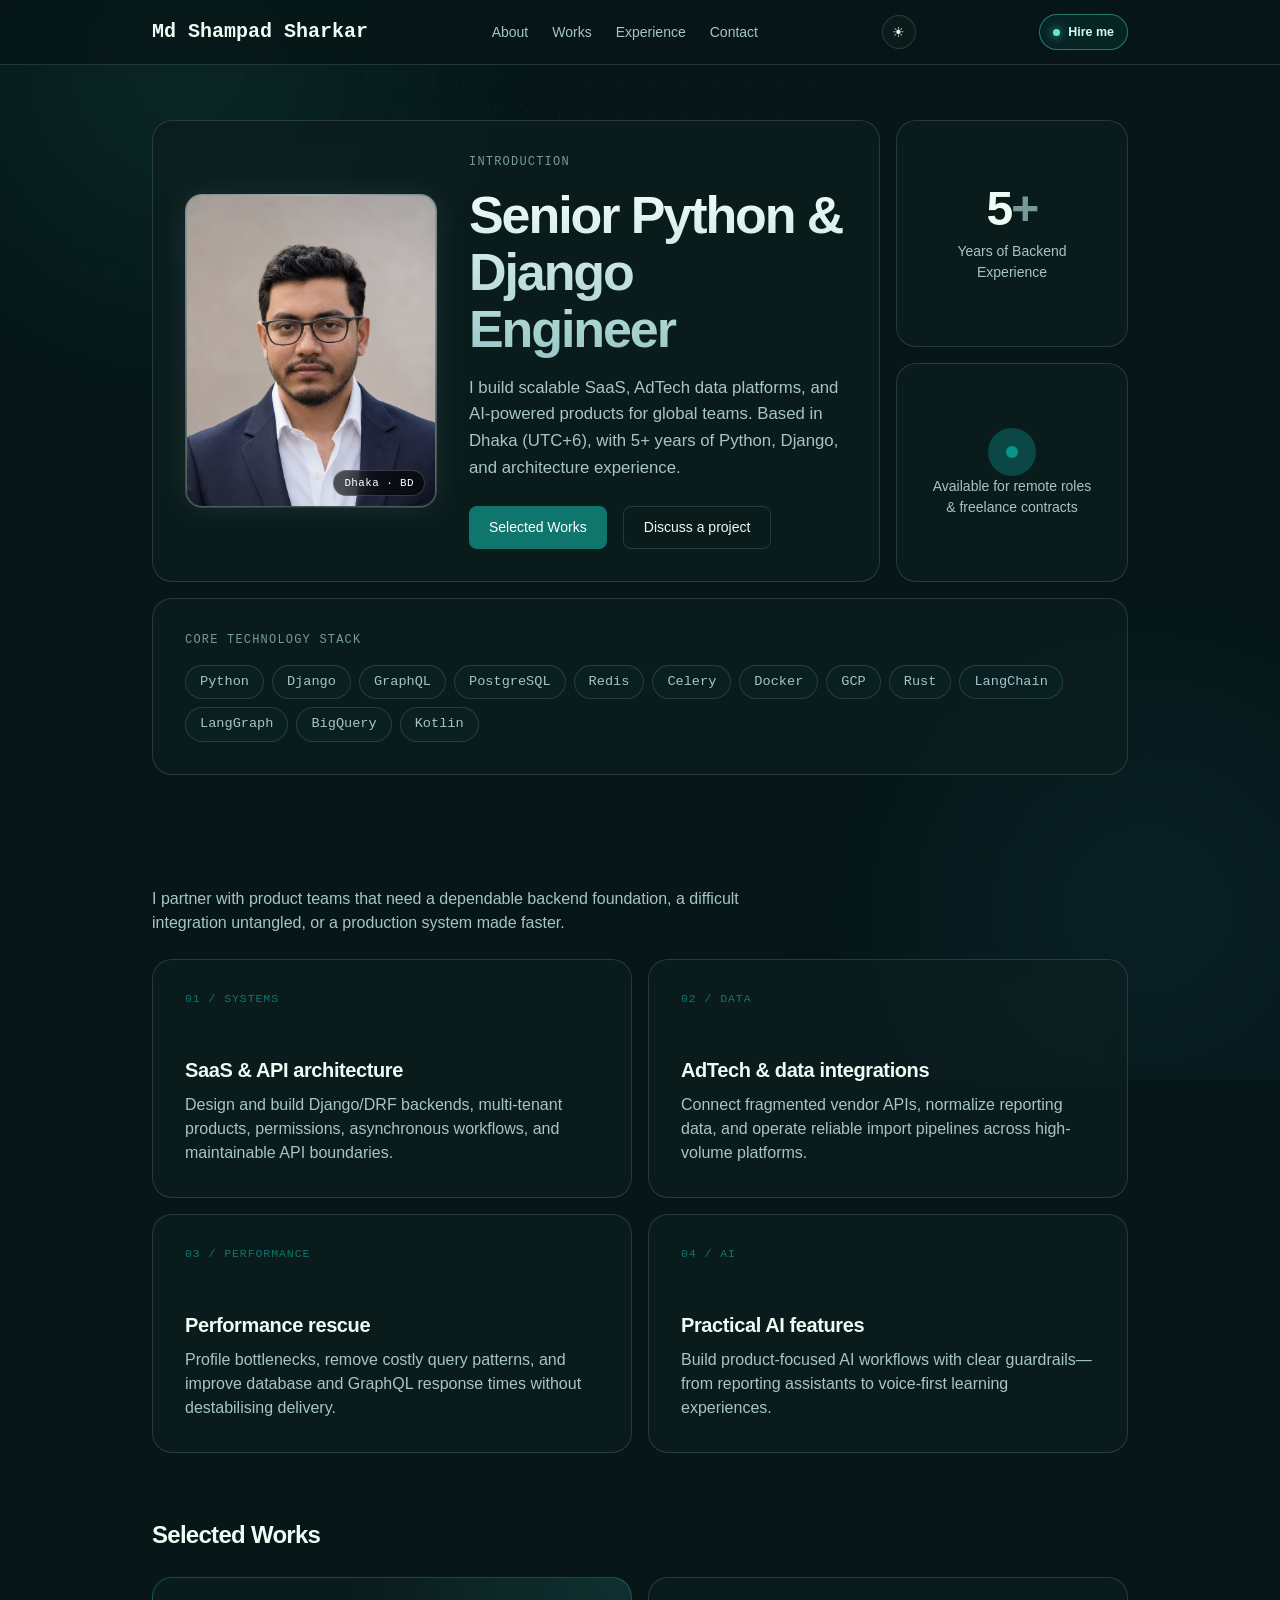
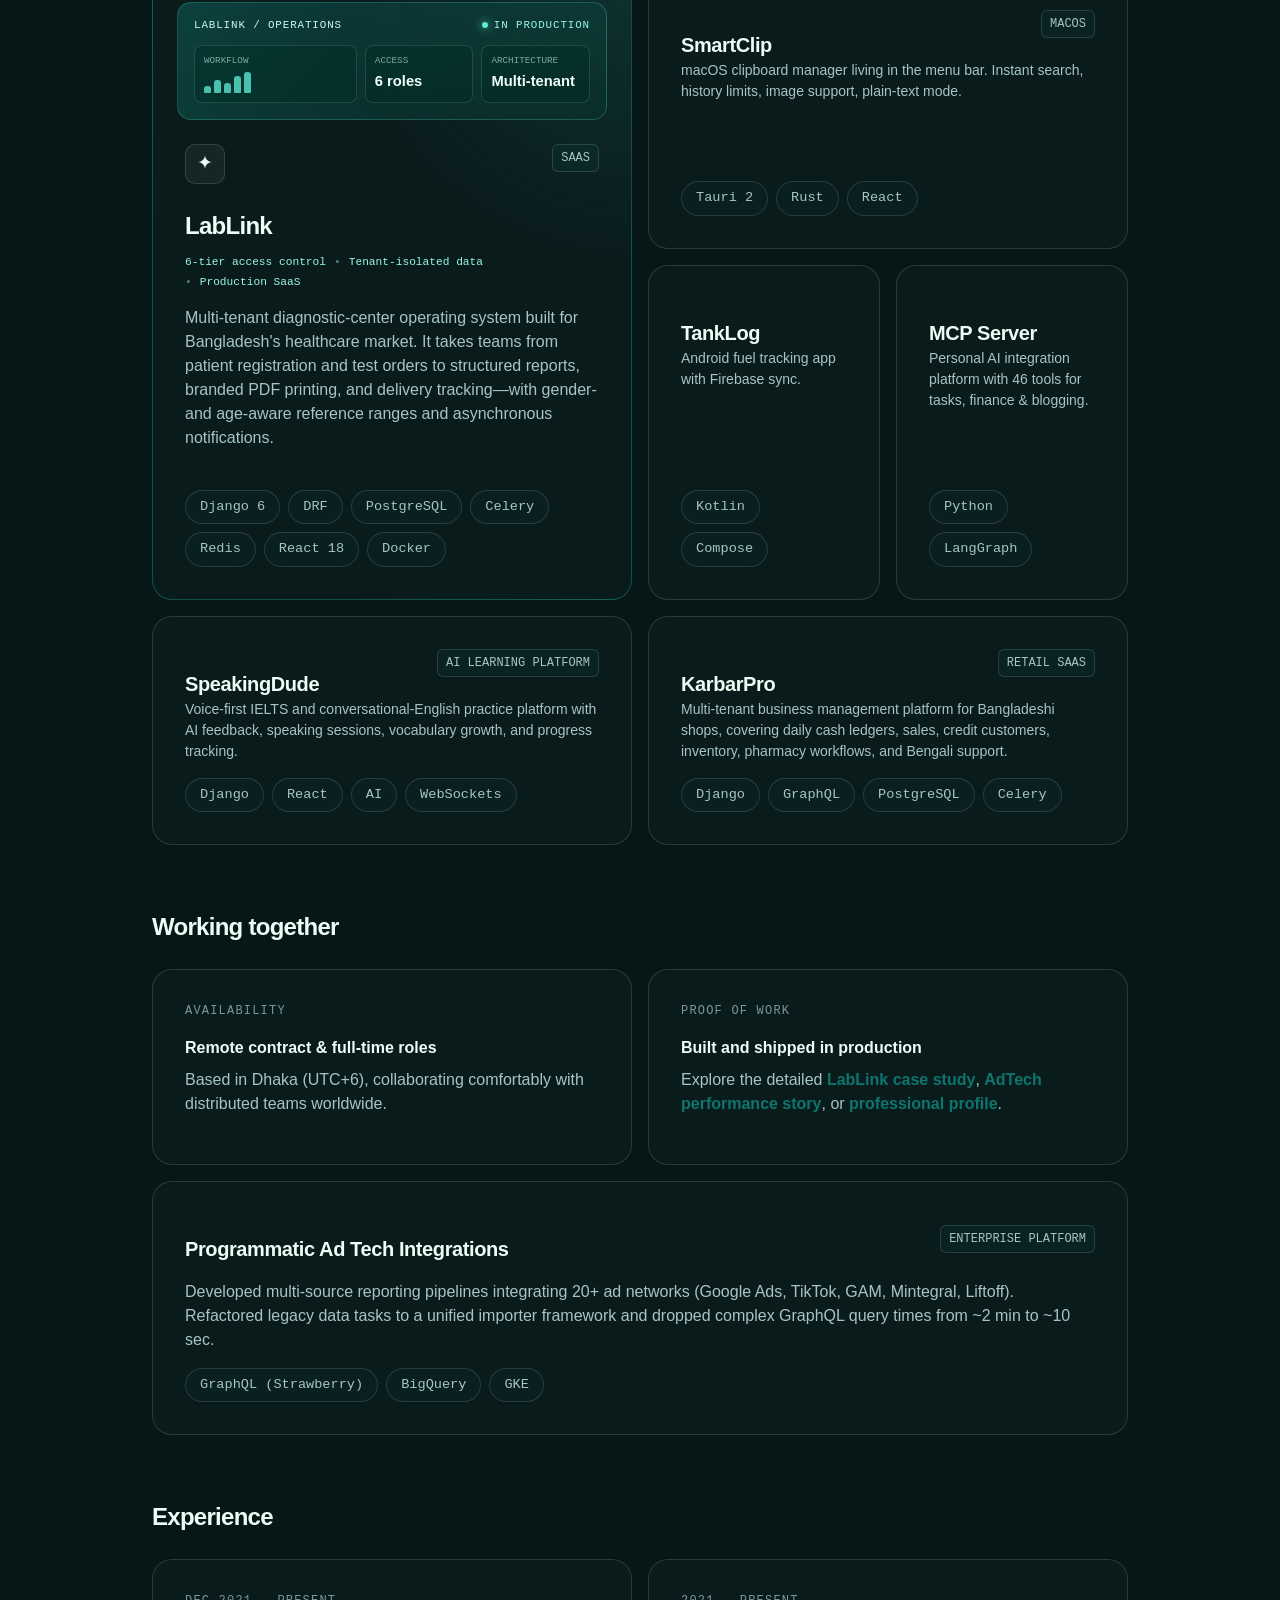
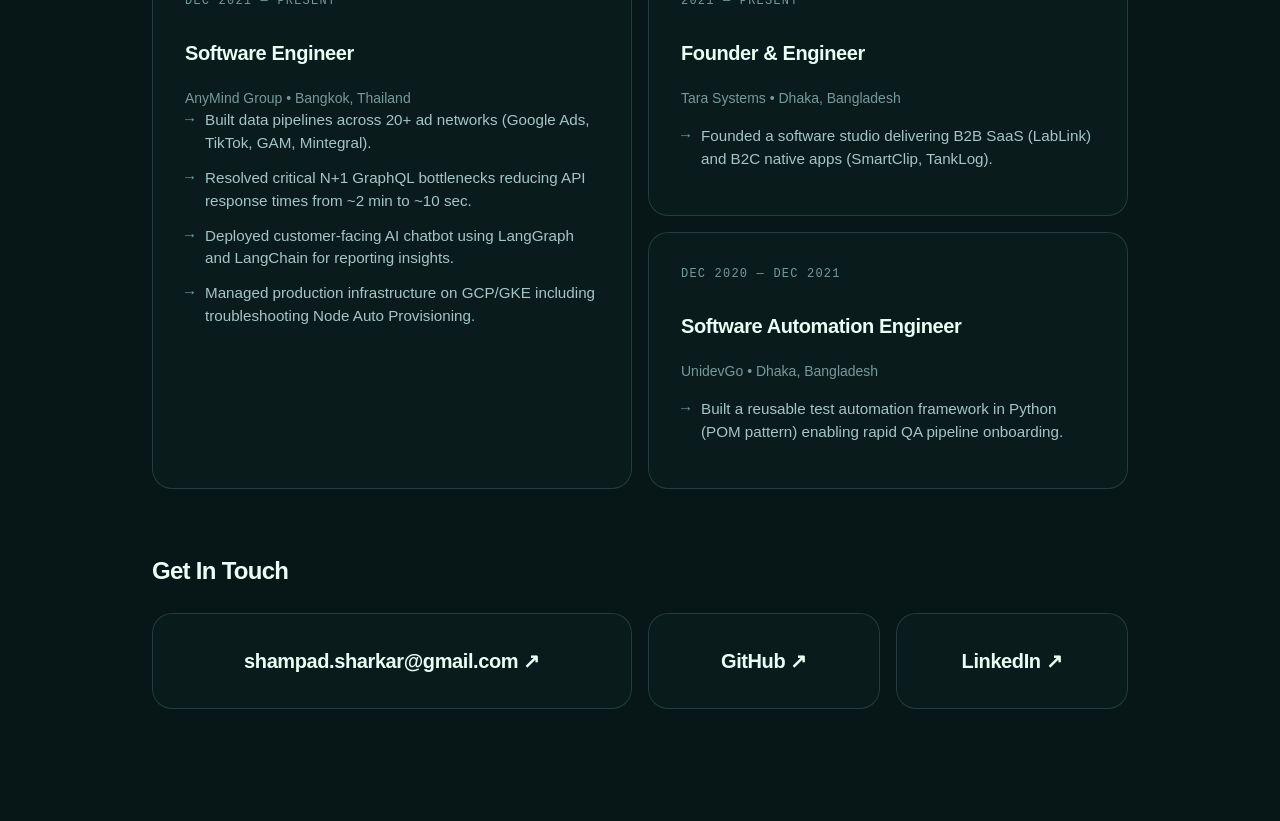
==== commit 92533abd: "Remove Notes from navigation" ====
--- a/index.html
+++ b/index.html
@@ -537,7 +537,6 @@
       <nav class="nav">
         <a href="#about">About</a>
         <a href="#projects">Works</a>
-        <a href="notes.html">Notes</a>
         <a href="#experience">Experience</a>
         <a href="#contact">Contact</a>
       </nav>
